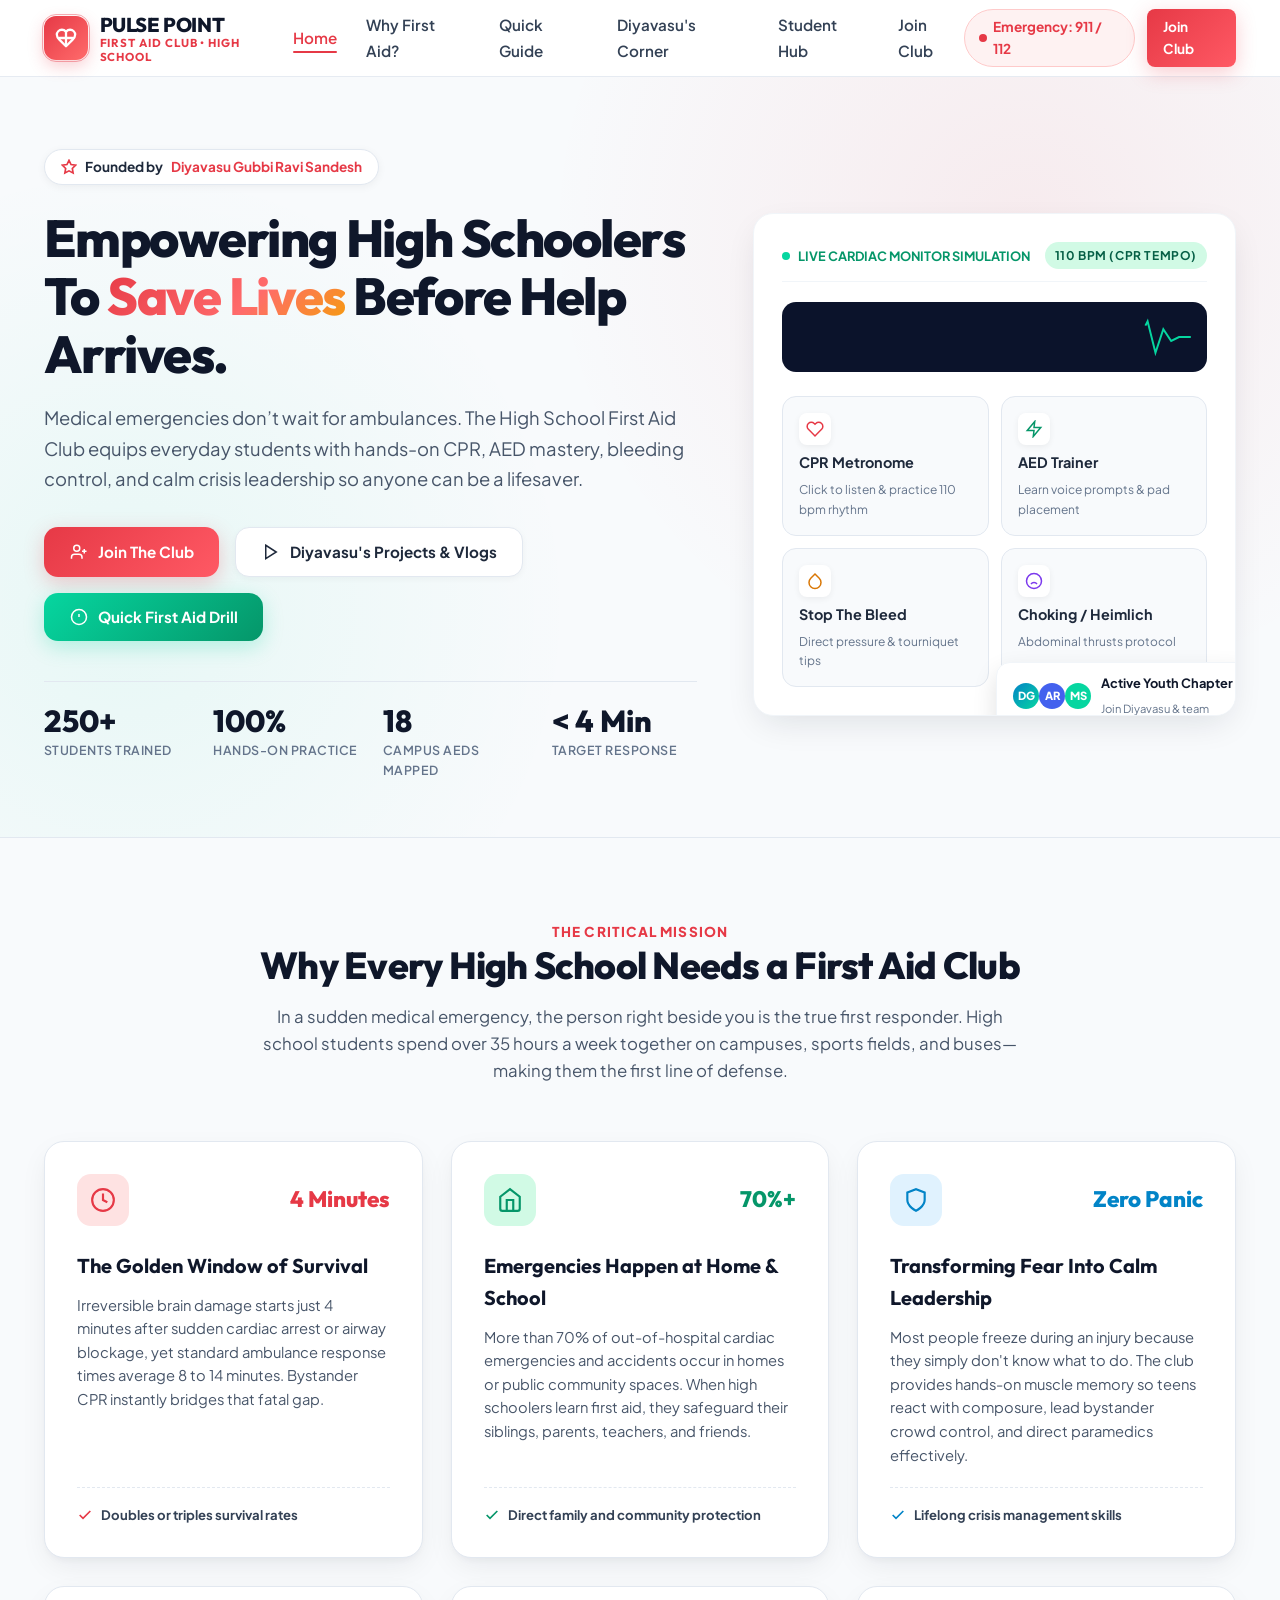
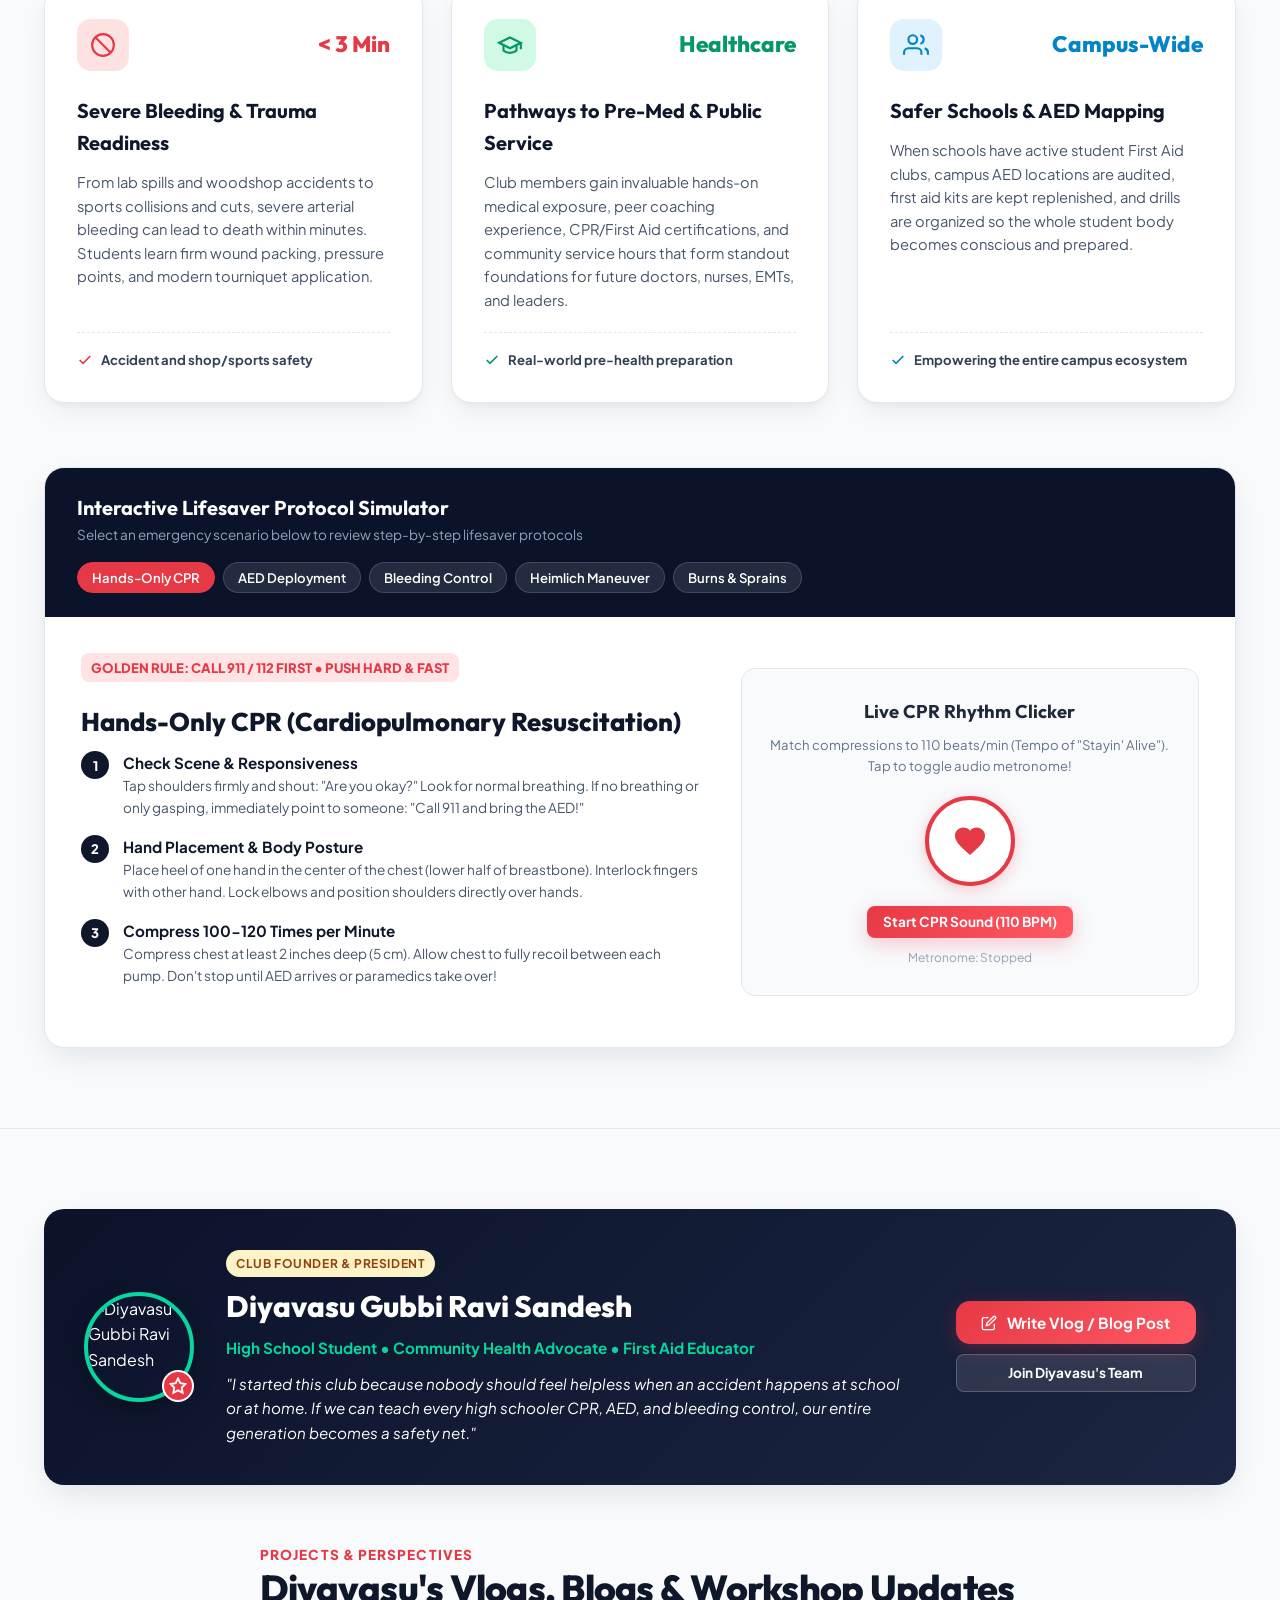
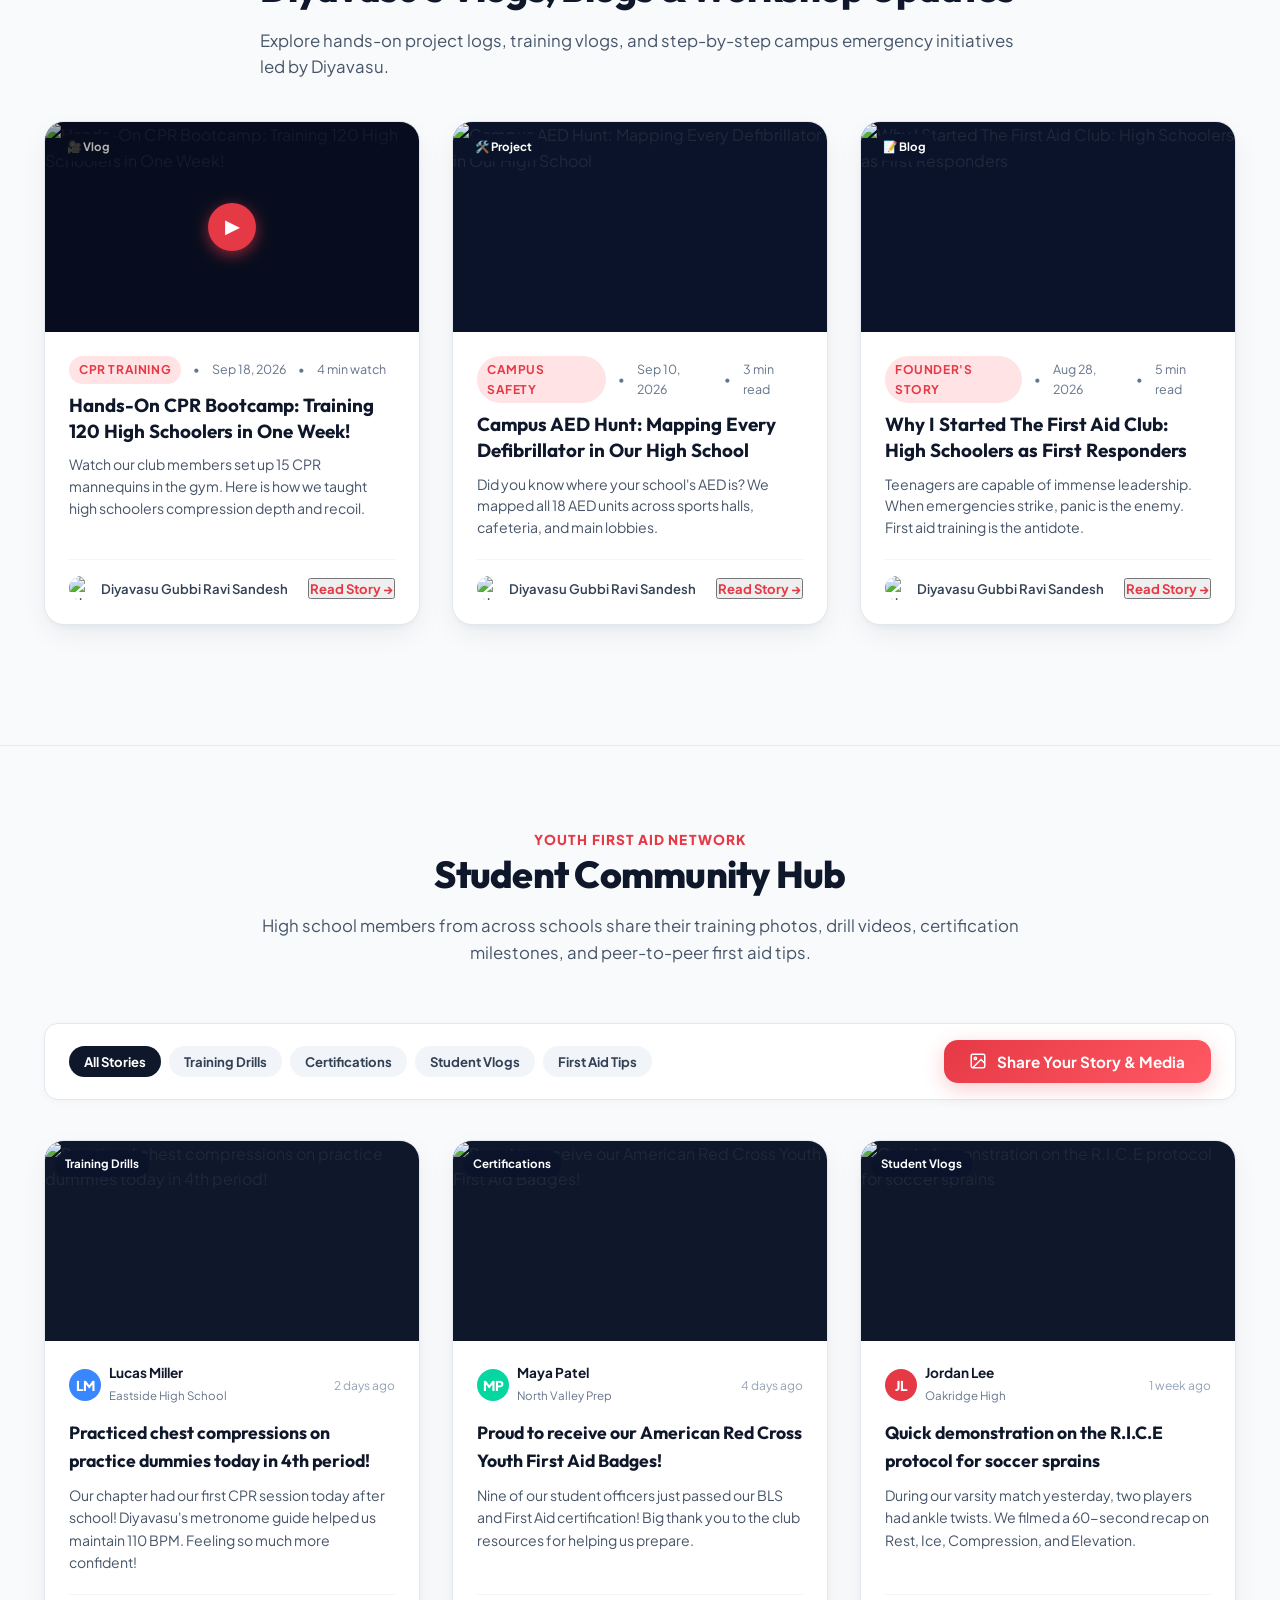
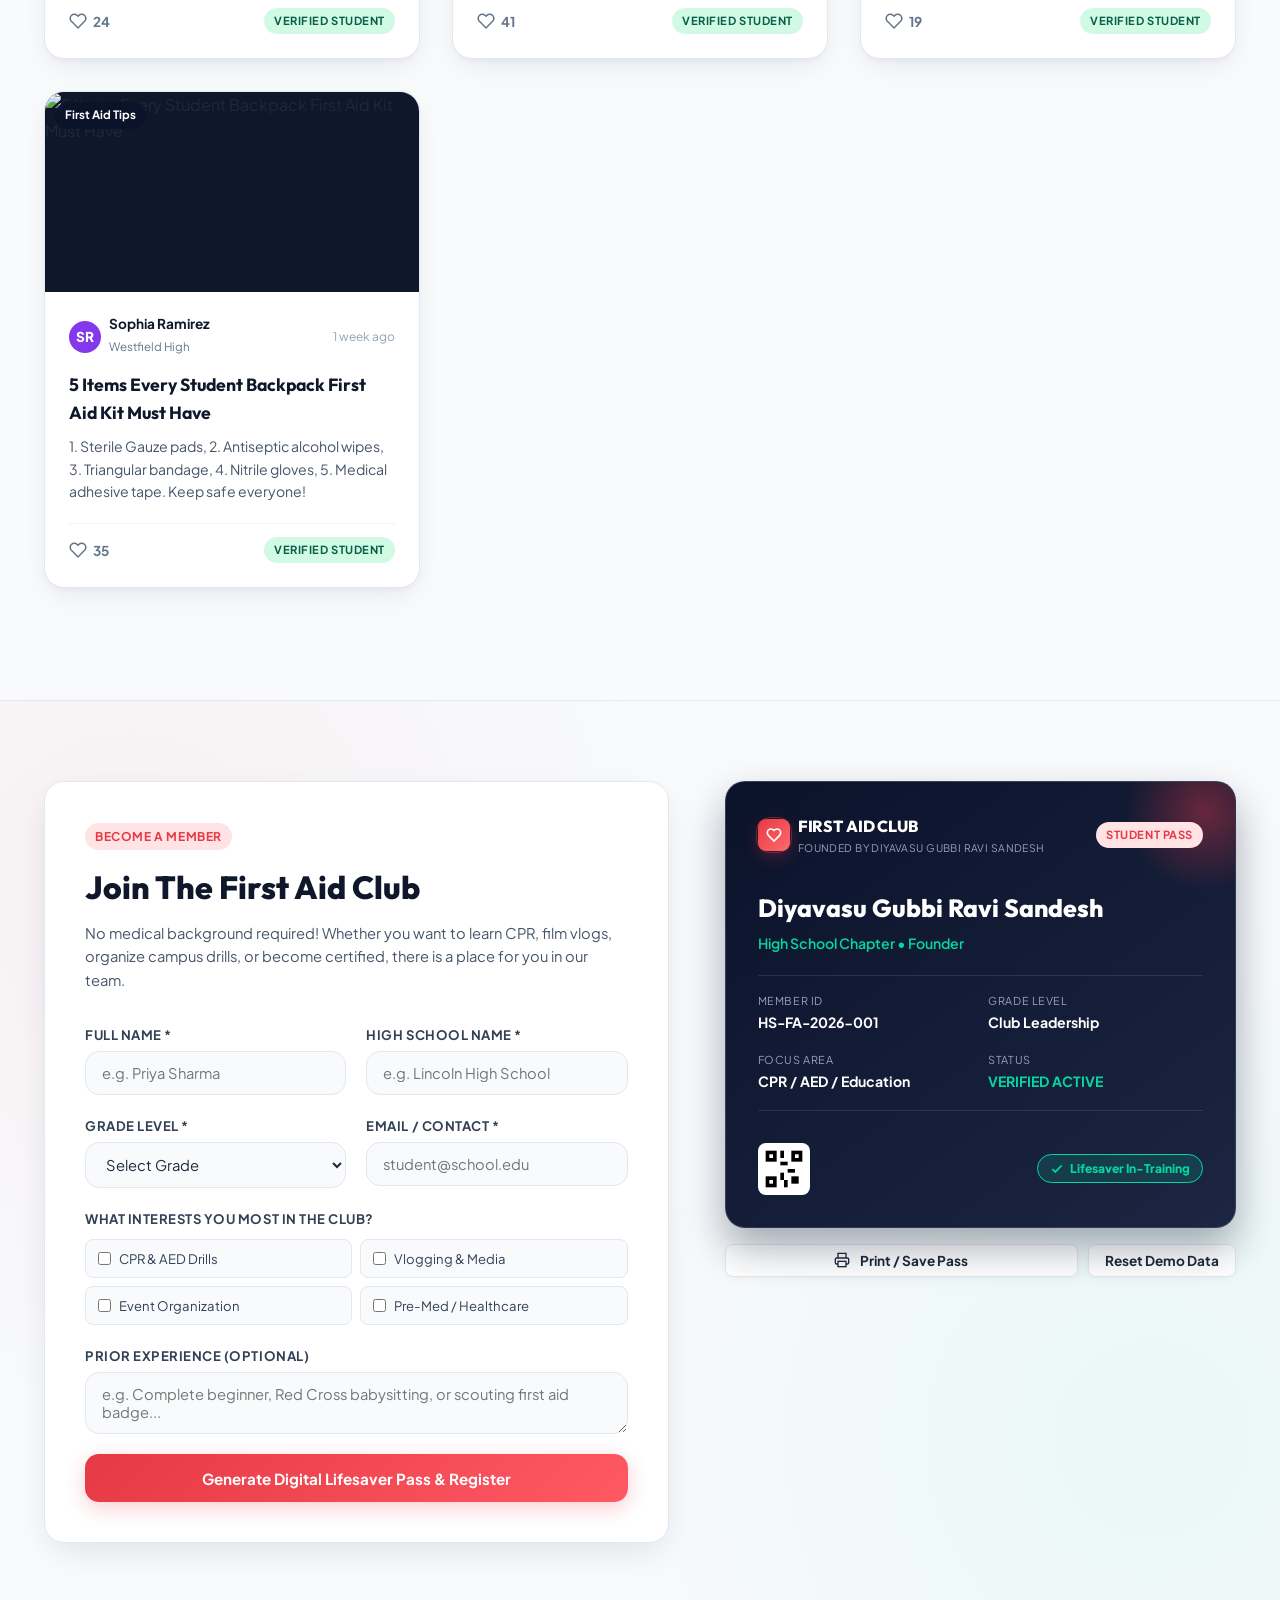
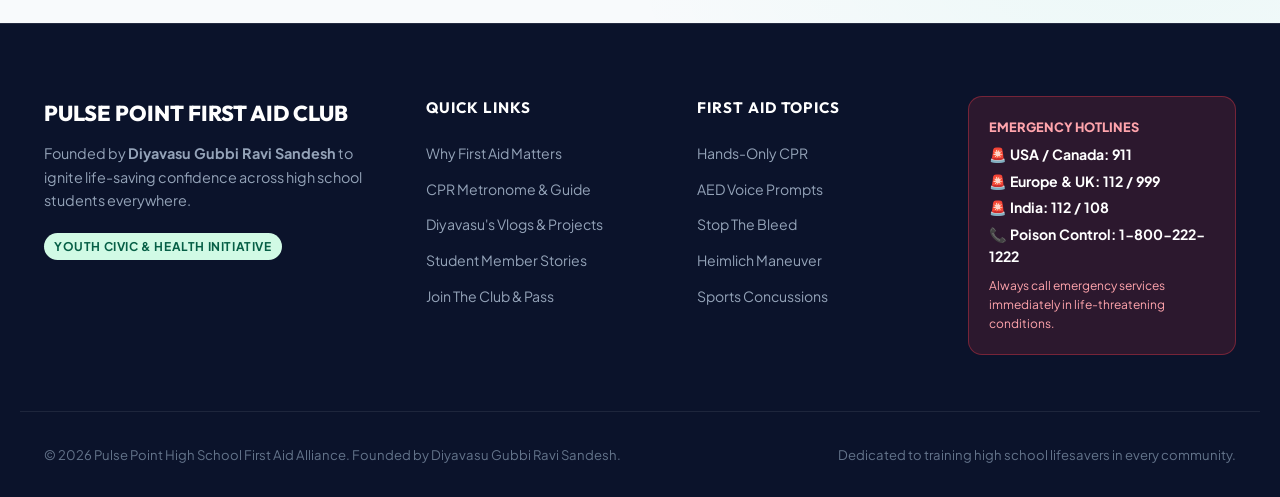
==== index.html @ 7ba5b663 "Initial commit: Pulse Point high school first aid club site" ====
<!DOCTYPE html>
<html lang="en">
<head>
  <meta charset="UTF-8">
  <meta name="viewport" content="width=device-width, initial-scale=1.0">
  <title>Youth First Aid Club | Founded by Diyavasu Gubbi Ravi Sandesh</title>
  <meta name="description" content="Join Diyavasu Gubbi Ravi Sandesh's High School First Aid Club. Learn lifesaving CPR, AED operation, bleeding control, read youth vlogs/blogs, and share student project media.">

  <!-- Google Fonts: Outfit & Plus Jakarta Sans -->
  <link rel="preconnect" href="https://fonts.googleapis.com">
  <link rel="preconnect" href="https://fonts.gstatic.com" crossorigin>
  <link href="https://fonts.googleapis.com/css2?family=Outfit:wght@400;600;700;800&family=Plus+Jakarta+Sans:wght@400;500;600;700&display=swap" rel="stylesheet">

  <link rel="stylesheet" href="styles.css">
</head>
<body>

  <!-- =========================================================================
       Site Header / Navigation
       ========================================================================= -->
  <header class="site-header">
    <div class="container nav-wrap">
      <a href="#hero" class="brand-logo" id="brandLogo">
        <div class="brand-icon-box">
          <svg width="22" height="22" viewBox="0 0 24 24" fill="none" stroke="currentColor" stroke-width="2.5" stroke-linecap="round" stroke-linejoin="round">
            <path d="M19 14c1.49-1.46 3-3.21 3-5.5A5.5 5.5 0 0 0 16.5 3c-1.76 0-3 .5-4.5 2-1.5-1.5-2.74-2-4.5-2A5.5 5.5 0 0 0 2 8.5c0 2.3 1.5 4.05 3 5.5l7 7Z"/>
            <path d="M12 5v14"/>
            <path d="M5 12h14"/>
          </svg>
        </div>
        <div class="brand-text">
          <span class="brand-name">PULSE POINT</span>
          <span class="brand-sub">First Aid Club &bull; High School</span>
        </div>
      </a>

      <ul class="nav-links" id="navLinks">
        <li><a href="#hero" class="nav-link active">Home</a></li>
        <li><a href="#why-first-aid" class="nav-link">Why First Aid?</a></li>
        <li><a href="#interactive-guide" class="nav-link">Quick Guide</a></li>
        <li><a href="#founder-corner" class="nav-link">Diyavasu's Corner</a></li>
        <li><a href="#community-hub" class="nav-link">Student Hub</a></li>
        <li><a href="#join-club" class="nav-link">Join Club</a></li>
      </ul>

      <div class="nav-actions">
        <div class="emergency-chip" id="emergencyDialBtn" title="Emergency Services">
          <span class="pulse-dot"></span>
          <span>Emergency: 911 / 112</span>
        </div>
        <a href="#join-club" class="btn btn-primary btn-sm">Join Club</a>
        <button class="mobile-menu-btn" id="mobileMenuBtn" aria-label="Toggle navigation">
          <svg width="24" height="24" viewBox="0 0 24 24" fill="none" stroke="currentColor" stroke-width="2">
            <line x1="3" y1="12" x2="21" y2="12"></line>
            <line x1="3" y1="6" x2="21" y2="6"></line>
            <line x1="3" y1="18" x2="21" y2="18"></line>
          </svg>
        </button>
      </div>
    </div>
  </header>

  <!-- =========================================================================
       Hero Section
       ========================================================================= -->
  <section class="hero-section" id="hero">
    <div class="container hero-grid">
      <div class="hero-text-col">
        <div class="founder-pill">
          <svg width="16" height="16" viewBox="0 0 24 24" fill="none" stroke="#E63946" stroke-width="2.5">
            <path d="M12 2l3.09 6.26L22 9.27l-5 4.87 1.18 6.88L12 17.77l-6.18 3.25L7 14.14 2 9.27l6.91-1.01L12 2z"/>
          </svg>
          Founded by <span class="highlight">Diyavasu Gubbi Ravi Sandesh</span>
        </div>
        <h1 class="hero-title">
          Empowering High Schoolers To <span class="gradient-text">Save Lives</span> Before Help Arrives.
        </h1>
        <p class="hero-description">
          Medical emergencies don’t wait for ambulances. The High School First Aid Club equips everyday students with hands-on CPR, AED mastery, bleeding control, and calm crisis leadership so anyone can be a lifesaver.
        </p>

        <div class="hero-ctas">
          <a href="#join-club" class="btn btn-primary" id="heroJoinBtn">
            <svg width="18" height="18" viewBox="0 0 24 24" fill="none" stroke="currentColor" stroke-width="2">
              <path d="M16 21v-2a4 4 0 0 0-4-4H6a4 4 0 0 0-4 4v2"/>
              <circle cx="9" cy="7" r="4"/>
              <line x1="19" y1="8" x2="19" y2="14"/>
              <line x1="22" y1="11" x2="16" y2="11"/>
            </svg>
            Join The Club
          </a>
          <a href="#founder-corner" class="btn btn-secondary">
            <svg width="18" height="18" viewBox="0 0 24 24" fill="none" stroke="currentColor" stroke-width="2">
              <polygon points="5 3 19 12 5 21 5 3"></polygon>
            </svg>
            Diyavasu's Projects & Vlogs
          </a>
          <a href="#interactive-guide" class="btn btn-teal">
            <svg width="18" height="18" viewBox="0 0 24 24" fill="none" stroke="currentColor" stroke-width="2">
              <circle cx="12" cy="12" r="10"></circle>
              <line x1="12" y1="8" x2="12" y2="12"></line>
              <line x1="12" y1="16" x2="12.01" y2="16"></line>
            </svg>
            Quick First Aid Drill
          </a>
        </div>

        <div class="hero-stats">
          <div class="stat-item">
            <span class="stat-number">250+</span>
            <span class="stat-label">Students Trained</span>
          </div>
          <div class="stat-item">
            <span class="stat-number">100%</span>
            <span class="stat-label">Hands-on Practice</span>
          </div>
          <div class="stat-item">
            <span class="stat-number">18</span>
            <span class="stat-label">Campus AEDs Mapped</span>
          </div>
          <div class="stat-item">
            <span class="stat-number">&lt; 4 Min</span>
            <span class="stat-label">Target Response</span>
          </div>
        </div>
      </div>

      <!-- Hero Visual Card Component -->
      <div class="hero-visual">
        <div class="hero-card">
          <div class="ecg-monitor-bar">
            <div class="ecg-live-tag">
              <span class="pulse-dot" style="background: var(--secondary);"></span>
              <span>LIVE CARDIAC MONITOR SIMULATION</span>
            </div>
            <span class="badge badge-teal">110 BPM (CPR TEMPO)</span>
          </div>

          <div class="ecg-wave-box">
            <svg class="ecg-wave-svg" viewBox="0 0 500 50">
              <path d="M 0,25 L 100,25 L 115,25 L 125,5 L 135,45 L 145,15 L 155,30 L 165,25 L 260,25 L 275,25 L 285,5 L 295,45 L 305,15 L 315,30 L 325,25 L 420,25 L 435,25 L 445,5 L 455,45 L 465,15 L 475,30 L 485,25 L 500,25" />
            </svg>
          </div>

          <div class="hero-action-grid">
            <div class="action-tile" onclick="document.querySelector('#tab-cpr').click(); location.href='#interactive-guide';">
              <div class="action-tile-icon">
                <svg width="18" height="18" viewBox="0 0 24 24" fill="none" stroke="currentColor" stroke-width="2">
                  <path d="M20.84 4.61a5.5 5.5 0 0 0-7.78 0L12 5.67l-1.06-1.06a5.5 5.5 0 0 0-7.78 7.78l1.06 1.06L12 21.23l7.78-7.78 1.06-1.06a5.5 5.5 0 0 0 0-7.78z"></path>
                </svg>
              </div>
              <span class="action-tile-title">CPR Metronome</span>
              <span class="action-tile-desc">Click to listen & practice 110 bpm rhythm</span>
            </div>

            <div class="action-tile" onclick="document.querySelector('#tab-aed').click(); location.href='#interactive-guide';">
              <div class="action-tile-icon" style="color: var(--secondary-dark);">
                <svg width="18" height="18" viewBox="0 0 24 24" fill="none" stroke="currentColor" stroke-width="2">
                  <polygon points="13 2 3 14 12 14 11 22 21 10 12 10 13 2"></polygon>
                </svg>
              </div>
              <span class="action-tile-title">AED Trainer</span>
              <span class="action-tile-desc">Learn voice prompts & pad placement</span>
            </div>

            <div class="action-tile" onclick="document.querySelector('#tab-bleeding').click(); location.href='#interactive-guide';">
              <div class="action-tile-icon" style="color: #D97706;">
                <svg width="18" height="18" viewBox="0 0 24 24" fill="none" stroke="currentColor" stroke-width="2">
                  <path d="M12 2.69l5.66 5.66a8 8 0 1 1-11.31 0z"></path>
                </svg>
              </div>
              <span class="action-tile-title">Stop The Bleed</span>
              <span class="action-tile-desc">Direct pressure & tourniquet tips</span>
            </div>

            <div class="action-tile" onclick="document.querySelector('#tab-choking').click(); location.href='#interactive-guide';">
              <div class="action-tile-icon" style="color: #7C3AED;">
                <svg width="18" height="18" viewBox="0 0 24 24" fill="none" stroke="currentColor" stroke-width="2">
                  <circle cx="12" cy="12" r="10"></circle>
                  <path d="M16 16s-1.5-2-4-2-4 2-4 2"></path>
                </svg>
              </div>
              <span class="action-tile-title">Choking / Heimlich</span>
              <span class="action-tile-desc">Abdominal thrusts protocol</span>
            </div>
          </div>

          <div class="floating-status-badge">
            <div class="avatar-stack">
              <div class="member-avatar" style="width:26px; height:26px; font-size: 0.7rem;">DG</div>
              <div class="member-avatar" style="width:26px; height:26px; font-size: 0.7rem; background:#4361EE;">AR</div>
              <div class="member-avatar" style="width:26px; height:26px; font-size: 0.7rem; background:#06D6A0;">MS</div>
            </div>
            <div>
              <strong style="display:block; font-size:0.8rem; color:var(--slate-900);">Active Youth Chapter</strong>
              <span style="font-size:0.7rem; color:var(--slate-500);">Join Diyavasu & team</span>
            </div>
          </div>
        </div>
      </div>
    </div>
  </section>

  <!-- =========================================================================
       Section: Why First Aid Club is Important
       ========================================================================= -->
  <section class="section section-muted" id="why-first-aid">
    <div class="container">
      <div class="section-header">
        <span class="section-subtitle">THE CRITICAL MISSION</span>
        <h2 class="section-title">Why Every High School Needs a First Aid Club</h2>
        <p class="section-lead">
          In a sudden medical emergency, the person right beside you is the true first responder. High school students spend over 35 hours a week together on campuses, sports fields, and buses—making them the first line of defense.
        </p>
      </div>

      <div class="why-reasons-grid">
        <!-- Reason 1 -->
        <div class="why-card">
          <div class="why-card-top">
            <div class="why-icon-bubble red">
              <svg width="26" height="26" viewBox="0 0 24 24" fill="none" stroke="currentColor" stroke-width="2">
                <circle cx="12" cy="12" r="10"></circle>
                <polyline points="12 6 12 12 16 14"></polyline>
              </svg>
            </div>
            <span class="why-stat-highlight">4 Minutes</span>
          </div>
          <h3 class="why-card-title">The Golden Window of Survival</h3>
          <p class="why-card-desc">
            Irreversible brain damage starts just 4 minutes after sudden cardiac arrest or airway blockage, yet standard ambulance response times average 8 to 14 minutes. Bystander CPR instantly bridges that fatal gap.
          </p>
          <div class="why-card-takeaway">
            <svg width="16" height="16" viewBox="0 0 24 24" fill="none" stroke="var(--primary)" stroke-width="2.5"><polyline points="20 6 9 17 4 12"/></svg>
            Doubles or triples survival rates
          </div>
        </div>

        <!-- Reason 2 -->
        <div class="why-card">
          <div class="why-card-top">
            <div class="why-icon-bubble teal">
              <svg width="26" height="26" viewBox="0 0 24 24" fill="none" stroke="currentColor" stroke-width="2">
                <path d="M3 9l9-7 9 7v11a2 2 0 0 1-2 2H5a2 2 0 0 1-2-2z"></path>
                <polyline points="9 22 9 12 15 12 15 22"></polyline>
              </svg>
            </div>
            <span class="why-stat-highlight" style="color: var(--secondary-dark);">70%+</span>
          </div>
          <h3 class="why-card-title">Emergencies Happen at Home & School</h3>
          <p class="why-card-desc">
            More than 70% of out-of-hospital cardiac emergencies and accidents occur in homes or public community spaces. When high schoolers learn first aid, they safeguard their siblings, parents, teachers, and friends.
          </p>
          <div class="why-card-takeaway">
            <svg width="16" height="16" viewBox="0 0 24 24" fill="none" stroke="var(--secondary-dark)" stroke-width="2.5"><polyline points="20 6 9 17 4 12"/></svg>
            Direct family and community protection
          </div>
        </div>

        <!-- Reason 3 -->
        <div class="why-card">
          <div class="why-card-top">
            <div class="why-icon-bubble blue">
              <svg width="26" height="26" viewBox="0 0 24 24" fill="none" stroke="currentColor" stroke-width="2">
                <path d="M12 22s8-4 8-10V5l-8-3-8 3v7c0 6 8 10 8 10z"></path>
              </svg>
            </div>
            <span class="why-stat-highlight" style="color: var(--accent-blue);">Zero Panic</span>
          </div>
          <h3 class="why-card-title">Transforming Fear Into Calm Leadership</h3>
          <p class="why-card-desc">
            Most people freeze during an injury because they simply don't know what to do. The club provides hands-on muscle memory so teens react with composure, lead bystander crowd control, and direct paramedics effectively.
          </p>
          <div class="why-card-takeaway">
            <svg width="16" height="16" viewBox="0 0 24 24" fill="none" stroke="var(--accent-blue)" stroke-width="2.5"><polyline points="20 6 9 17 4 12"/></svg>
            Lifelong crisis management skills
          </div>
        </div>

        <!-- Reason 4 -->
        <div class="why-card">
          <div class="why-card-top">
            <div class="why-icon-bubble red">
              <svg width="26" height="26" viewBox="0 0 24 24" fill="none" stroke="currentColor" stroke-width="2">
                <circle cx="12" cy="12" r="10"></circle>
                <line x1="4.93" y1="4.93" x2="19.07" y2="19.07"></line>
              </svg>
            </div>
            <span class="why-stat-highlight">&lt; 3 Min</span>
          </div>
          <h3 class="why-card-title">Severe Bleeding & Trauma Readiness</h3>
          <p class="why-card-desc">
            From lab spills and woodshop accidents to sports collisions and cuts, severe arterial bleeding can lead to death within minutes. Students learn firm wound packing, pressure points, and modern tourniquet application.
          </p>
          <div class="why-card-takeaway">
            <svg width="16" height="16" viewBox="0 0 24 24" fill="none" stroke="var(--primary)" stroke-width="2.5"><polyline points="20 6 9 17 4 12"/></svg>
            Accident and shop/sports safety
          </div>
        </div>

        <!-- Reason 5 -->
        <div class="why-card">
          <div class="why-card-top">
            <div class="why-icon-bubble teal">
              <svg width="26" height="26" viewBox="0 0 24 24" fill="none" stroke="currentColor" stroke-width="2">
                <path d="M22 10v6M2 10l10-5 10 5-10 5z"></path>
                <path d="M6 12v5c3 3 9 3 12 0v-5"></path>
              </svg>
            </div>
            <span class="why-stat-highlight" style="color: var(--secondary-dark);">Healthcare</span>
          </div>
          <h3 class="why-card-title">Pathways to Pre-Med & Public Service</h3>
          <p class="why-card-desc">
            Club members gain invaluable hands-on medical exposure, peer coaching experience, CPR/First Aid certifications, and community service hours that form standout foundations for future doctors, nurses, EMTs, and leaders.
          </p>
          <div class="why-card-takeaway">
            <svg width="16" height="16" viewBox="0 0 24 24" fill="none" stroke="var(--secondary-dark)" stroke-width="2.5"><polyline points="20 6 9 17 4 12"/></svg>
            Real-world pre-health preparation
          </div>
        </div>

        <!-- Reason 6 -->
        <div class="why-card">
          <div class="why-card-top">
            <div class="why-icon-bubble blue">
              <svg width="26" height="26" viewBox="0 0 24 24" fill="none" stroke="currentColor" stroke-width="2">
                <path d="M17 21v-2a4 4 0 0 0-4-4H5a4 4 0 0 0-4 4v2"></path>
                <circle cx="9" cy="7" r="4"></circle>
                <path d="M23 21v-2a4 4 0 0 0-3-3.87"></path>
                <path d="M16 3.13a4 4 0 0 1 0 7.75"></path>
              </svg>
            </div>
            <span class="why-stat-highlight" style="color: var(--accent-blue);">Campus-Wide</span>
          </div>
          <h3 class="why-card-title">Safer Schools & AED Mapping</h3>
          <p class="why-card-desc">
            When schools have active student First Aid clubs, campus AED locations are audited, first aid kits are kept replenished, and drills are organized so the whole student body becomes conscious and prepared.
          </p>
          <div class="why-card-takeaway">
            <svg width="16" height="16" viewBox="0 0 24 24" fill="none" stroke="var(--accent-blue)" stroke-width="2.5"><polyline points="20 6 9 17 4 12"/></svg>
            Empowering the entire campus ecosystem
          </div>
        </div>
      </div>

      <!-- =========================================================================
           Interactive Lifesaver Scenario Guide & Metronome
           ========================================================================= -->
      <div class="simulator-box" id="interactive-guide">
        <div class="simulator-header">
          <div class="sim-headline">
            <h3>Interactive Lifesaver Protocol Simulator</h3>
            <p>Select an emergency scenario below to review step-by-step lifesaver protocols</p>
          </div>
          <div class="simulator-tabs">
            <button class="sim-tab-btn active" id="tab-cpr" data-target="scenario-cpr">Hands-Only CPR</button>
            <button class="sim-tab-btn" id="tab-aed" data-target="scenario-aed">AED Deployment</button>
            <button class="sim-tab-btn" id="tab-bleeding" data-target="scenario-bleeding">Bleeding Control</button>
            <button class="sim-tab-btn" id="tab-choking" data-target="scenario-choking">Heimlich Maneuver</button>
            <button class="sim-tab-btn" id="tab-burns" data-target="scenario-burns">Burns & Sprains</button>
          </div>
        </div>

        <div class="simulator-body">
          <!-- Scenario 1: CPR -->
          <div class="scenario-panel active" id="scenario-cpr">
            <div class="scenario-info">
              <span class="scenario-rule">GOLDEN RULE: CALL 911 / 112 FIRST &bull; PUSH HARD & FAST</span>
              <h4>Hands-Only CPR (Cardiopulmonary Resuscitation)</h4>
              <div class="step-list">
                <div class="step-row">
                  <div class="step-num">1</div>
                  <div class="step-content">
                    <strong>Check Scene & Responsiveness</strong>
                    <p>Tap shoulders firmly and shout: "Are you okay?" Look for normal breathing. If no breathing or only gasping, immediately point to someone: "Call 911 and bring the AED!"</p>
                  </div>
                </div>
                <div class="step-row">
                  <div class="step-num">2</div>
                  <div class="step-content">
                    <strong>Hand Placement & Body Posture</strong>
                    <p>Place heel of one hand in the center of the chest (lower half of breastbone). Interlock fingers with other hand. Lock elbows and position shoulders directly over hands.</p>
                  </div>
                </div>
                <div class="step-row">
                  <div class="step-num">3</div>
                  <div class="step-content">
                    <strong>Compress 100-120 Times per Minute</strong>
                    <p>Compress chest at least 2 inches deep (5 cm). Allow chest to fully recoil between each pump. Don't stop until AED arrives or paramedics take over!</p>
                  </div>
                </div>
              </div>
            </div>
            <div class="scenario-interactive-card">
              <h5 style="margin-bottom: 0.5rem; font-family: var(--font-heading); font-size:1.15rem;">Live CPR Rhythm Clicker</h5>
              <p style="font-size:0.82rem; color:var(--slate-500); margin-bottom:1.25rem;">
                Match compressions to 110 beats/min (Tempo of "Stayin' Alive"). Tap to toggle audio metronome!
              </p>
              <div class="metronome-visual" id="metronomeVisualBtn" title="Click to start/stop CPR metronome sound">
                <svg width="36" height="36" viewBox="0 0 24 24" fill="currentColor">
                  <path d="M12 21.35l-1.45-1.32C5.4 15.36 2 12.28 2 8.5 2 5.42 4.42 3 7.5 3c1.74 0 3.41.81 4.5 2.09C13.09 3.81 14.76 3 16.5 3 19.58 3 22 5.42 22 8.5c0 3.78-3.4 6.86-8.55 11.54L12 21.35z"/>
                </svg>
              </div>
              <button class="btn btn-primary btn-sm" id="toggleMetronomeBtn">
                <span>Start CPR Sound (110 BPM)</span>
              </button>
              <p id="metronomeStatusText" style="margin-top: 10px; font-size:0.75rem; color:var(--slate-400);">Metronome: Stopped</p>
            </div>
          </div>

          <!-- Scenario 2: AED -->
          <div class="scenario-panel" id="scenario-aed">
            <div class="scenario-info">
              <span class="scenario-rule" style="background:#D1FAE5; color:#065F46;">AUTOMATED EXTERNAL DEFIBRILLATOR</span>
              <h4>AED Voice-Guided Operation</h4>
              <div class="step-list">
                <div class="step-row">
                  <div class="step-num">1</div>
                  <div class="step-content">
                    <strong>Turn On Immediately</strong>
                    <p>Open the lid or press the green Power button. The AED will immediately start talking to you in spoken voice prompts.</p>
                  </div>
                </div>
                <div class="step-row">
                  <div class="step-num">2</div>
                  <div class="step-content">
                    <strong>Expose Chest & Stick Pads</strong>
                    <p>Wipe chest dry. Peel backing: place one pad on upper right chest below collarbone, and the second pad on the lower left ribcage below armpit.</p>
                  </div>
                </div>
                <div class="step-row">
                  <div class="step-num">3</div>
                  <div class="step-content">
                    <strong>Stand Clear & Follow Prompts</strong>
                    <p>Shout: "CLEAR!" Don't touch victim while AED analyzes rhythm. If shock is advised, ensure nobody is touching the person, press the blinking Shock button, then immediately resume CPR.</p>
                  </div>
                </div>
              </div>
            </div>
            <div class="scenario-interactive-card">
              <div style="font-size: 3rem; color: var(--secondary-dark); margin-bottom: 0.5rem;">⚡</div>
              <h5 style="font-family: var(--font-heading); margin-bottom: 0.5rem;">AED Voice Prompt Simulator</h5>
              <p style="font-size:0.85rem; color:var(--slate-600); margin-bottom: 1.25rem;">
                Listen to the voice prompt progression so you feel confident when opening a real unit on campus.
              </p>
              <button class="btn btn-teal btn-sm" id="playAedSimBtn">
                <svg width="16" height="16" viewBox="0 0 24 24" fill="none" stroke="currentColor" stroke-width="2">
                  <polygon points="5 3 19 12 5 21 5 3"></polygon>
                </svg>
                Play AED Prompt Audio
              </button>
              <div id="aedVoiceBubble" style="display:none; margin-top:1rem; padding:10px; background:white; border-radius:8px; border:1px solid var(--secondary); font-size:0.82rem; font-weight:700; color:var(--slate-800);">
                🔊 "Unit ON. Apply pads to bare chest. Plug in connector."
              </div>
            </div>
          </div>

          <!-- Scenario 3: Bleeding -->
          <div class="scenario-panel" id="scenario-bleeding">
            <div class="scenario-info">
              <span class="scenario-rule">STOP THE BLEED IN 3 STEPS</span>
              <h4>Severe Traumatic Bleeding Control</h4>
              <div class="step-list">
                <div class="step-row">
                  <div class="step-num">1</div>
                  <div class="step-content">
                    <strong>Direct Hard Pressure</strong>
                    <p>Apply firm, relentless pressure directly over bleeding site using clean gauze, cloth, or your hands if nothing else is available.</p>
                  </div>
                </div>
                <div class="step-row">
                  <div class="step-num">2</div>
                  <div class="step-content">
                    <strong>Wound Packing</strong>
                    <p>For deep open wounds in the groin or armpit, pack sterile gauze tightly into the wound to seal the bleeding vessel, then maintain pressure.</p>
                  </div>
                </div>
                <div class="step-row">
                  <div class="step-num">3</div>
                  <div class="step-content">
                    <strong>Tourniquet on Limbs</strong>
                    <p>For spurting limb bleeding, place a commercial tourniquet 2-3 inches above the wound (not over a joint). Tighten the windlass rod until bright red bleeding completely stops, then secure the clip and record time.</p>
                  </div>
                </div>
              </div>
            </div>
            <div class="scenario-interactive-card">
              <div style="font-size: 3rem; color: var(--primary); margin-bottom: 0.5rem;">🩸</div>
              <h5 style="font-family: var(--font-heading); margin-bottom: 0.5rem;">Key Rule: Never Loosen a Tourniquet</h5>
              <p style="font-size:0.85rem; color:var(--slate-600);">
                Once applied, only trained hospital surgeons should remove a tourniquet. Always note down the exact time of application on the victim's forehead or strap (e.g. <code>T: 14:35</code>).
              </p>
            </div>
          </div>

          <!-- Scenario 4: Choking -->
          <div class="scenario-panel" id="scenario-choking">
            <div class="scenario-info">
              <span class="scenario-rule" style="background:#EDE9FE; color:#5B21B6;">AIRWAY OBSTRUCTION PROTOCOL</span>
              <h4>Heimlich Maneuver (Abdominal Thrusts)</h4>
              <div class="step-list">
                <div class="step-row">
                  <div class="step-num">1</div>
                  <div class="step-content">
                    <strong>Assess Severity</strong>
                    <p>If victim is coughing forcefully, encourage them to keep coughing. If they cannot speak, breathe, or make sounds and clutch their throat, intervene immediately!</p>
                  </div>
                </div>
                <div class="step-row">
                  <div class="step-num">2</div>
                  <div class="step-content">
                    <strong>Stance & Fist Position</strong>
                    <p>Stand behind the person, wrap arms around their waist. Make a fist with thumb side against their abdomen, just above the navel and below the rib cage.</p>
                  </div>
                </div>
                <div class="step-row">
                  <div class="step-num">3</div>
                  <div class="step-content">
                    <strong>Inward & Upward Quick Thrusts</strong>
                    <p>Grasp fist with your other hand. Perform quick, forceful upward and inward thrusts until the object pops out or the person becomes unresponsive (if unresponsive, start CPR immediately).</p>
                  </div>
                </div>
              </div>
            </div>
            <div class="scenario-interactive-card">
              <div style="font-size: 3rem; color: #7C3AED; margin-bottom: 0.5rem;">🗣️</div>
              <h5 style="font-family: var(--font-heading); margin-bottom: 0.5rem;">Universal Sign of Choking</h5>
              <p style="font-size:0.85rem; color:var(--slate-600);">
                Two hands crossed over the neck. When you see this, act immediately—a person has only minutes before losing consciousness.
              </p>
            </div>
          </div>

          <!-- Scenario 5: Burns & Sprains -->
          <div class="scenario-panel" id="scenario-burns">
            <div class="scenario-info">
              <span class="scenario-rule" style="background:#FEF3C7; color:#92400E;">CAMPUS & SPORTS INJURIES</span>
              <h4>Burns (Cool Water) & Sprains (R.I.C.E.)</h4>
              <div class="step-list">
                <div class="step-row">
                  <div class="step-num">1</div>
                  <div class="step-content">
                    <strong>Burns: Cool with Running Water (10-20 Mins)</strong>
                    <p>Cool thermal or chemical burns under cool running tap water. Never apply ice, butter, or oil, which traps heat. Cover loosely with sterile non-stick bandage.</p>
                  </div>
                </div>
                <div class="step-row">
                  <div class="step-num">2</div>
                  <div class="step-content">
                    <strong>Sprains & Strains: Follow R.I.C.E.</strong>
                    <p><strong>R</strong>est the injured joint. <strong>I</strong>ce for 15-20 mins with towel barrier. <strong>C</strong>ompress with elastic wrap (not too tight). <strong>E</strong>levate above heart level.</p>
                  </div>
                </div>
                <div class="step-row">
                  <div class="step-num">3</div>
                  <div class="step-content">
                    <strong>Concussion Check in Sports</strong>
                    <p>Look for dizziness, confusion, nausea, light sensitivity, or pupil inequality. When in doubt: <em>"Sit Them Out!"</em></p>
                  </div>
                </div>
              </div>
            </div>
            <div class="scenario-interactive-card">
              <div style="font-size: 3rem; color: #D97706; margin-bottom: 0.5rem;">🧊</div>
              <h5 style="font-family: var(--font-heading); margin-bottom: 0.5rem;">The Golden Burn Rule</h5>
              <p style="font-size:0.85rem; color:var(--slate-600);">
                Cool, don't freeze! Never put freezing ice on burn blisters; it damages skin tissue. Clean cool water is the gold standard.
              </p>
            </div>
          </div>
        </div>
      </div>
    </div>
  </section>

  <!-- =========================================================================
       Section: Founder's Corner (Diyavasu's Vlogs, Blogs & Projects)
       ========================================================================= -->
  <section class="section" id="founder-corner">
    <div class="container">
      <div class="founder-header-banner">
        <div class="founder-avatar-box">
          <img src="https://images.unsplash.com/photo-1573496359142-b8d87734a5a2?auto=format&fit=crop&w=400&q=80" alt="Diyavasu Gubbi Ravi Sandesh" class="founder-photo">
          <div class="founder-badge-icon" title="Certified Youth Lifesaver">
            <svg width="18" height="18" viewBox="0 0 24 24" fill="none" stroke="currentColor" stroke-width="2.5">
              <path d="M12 2l3.09 6.26L22 9.27l-5 4.87 1.18 6.88L12 17.77l-6.18 3.25L7 14.14 2 9.27l6.91-1.01L12 2z"/>
            </svg>
          </div>
        </div>
        <div class="founder-intro-text">
          <span class="badge badge-gold" style="margin-bottom:6px;">Club Founder & President</span>
          <h2>Diyavasu Gubbi Ravi Sandesh</h2>
          <p class="founder-tagline">High School Student &bull; Community Health Advocate &bull; First Aid Educator</p>
          <p class="founder-quote">
            "I started this club because nobody should feel helpless when an accident happens at school or at home. If we can teach every high schooler CPR, AED, and bleeding control, our entire generation becomes a safety net."
          </p>
        </div>
        <div class="founder-action-box">
          <button class="btn btn-primary" id="openFounderPostModalBtn">
            <svg width="16" height="16" viewBox="0 0 24 24" fill="none" stroke="currentColor" stroke-width="2">
              <path d="M11 4H4a2 2 0 0 0-2 2v14a2 2 0 0 0 2 2h14a2 2 0 0 0 2-2v-7"></path>
              <path d="M18.5 2.5a2.121 2.121 0 0 1 3 3L12 15l-4 1 1-4 9.5-9.5z"></path>
            </svg>
            Write Vlog / Blog Post
          </button>
          <a href="#join-club" class="btn btn-secondary btn-sm" style="color:white; background:rgba(255,255,255,0.1); border-color:rgba(255,255,255,0.2);">
            Join Diyavasu's Team
          </a>
        </div>
      </div>

      <div class="section-header" style="margin-bottom: 2.5rem; text-align: left;">
        <span class="section-subtitle">PROJECTS & PERSPECTIVES</span>
        <h3 class="section-title">Diyavasu's Vlogs, Blogs & Workshop Updates</h3>
        <p class="section-lead">Explore hands-on project logs, training vlogs, and step-by-step campus emergency initiatives led by Diyavasu.</p>
      </div>

      <!-- Founder Posts Grid (Rendered Dynamically & Seeded) -->
      <div class="founder-posts-grid" id="founderPostsContainer">
        <!-- Rendered via JS -->
      </div>
    </div>
  </section>

  <!-- =========================================================================
       Section: High School Community Hub (Student Uploads, Blogs & Media)
       ========================================================================= -->
  <section class="section section-muted" id="community-hub">
    <div class="container">
      <div class="section-header">
        <span class="section-subtitle">YOUTH FIRST AID NETWORK</span>
        <h2 class="section-title">Student Community Hub</h2>
        <p class="section-lead">
          High school members from across schools share their training photos, drill videos, certification milestones, and peer-to-peer first aid tips.
        </p>
      </div>

      <!-- Controls & Filter Pills -->
      <div class="community-controls">
        <div class="filter-pills" id="communityFilterGroup">
          <button class="filter-btn active" data-filter="all">All Stories</button>
          <button class="filter-btn" data-filter="drills">Training Drills</button>
          <button class="filter-btn" data-filter="certifications">Certifications</button>
          <button class="filter-btn" data-filter="vlogs">Student Vlogs</button>
          <button class="filter-btn" data-filter="tips">First Aid Tips</button>
        </div>

        <button class="btn btn-primary" id="openCommunityUploadModalBtn">
          <svg width="18" height="18" viewBox="0 0 24 24" fill="none" stroke="currentColor" stroke-width="2">
            <rect x="3" y="3" width="18" height="18" rx="2" ry="2"/>
            <circle cx="8.5" cy="8.5" r="1.5"/>
            <polyline points="21 15 16 10 5 21"/>
          </svg>
          Share Your Story & Media
        </button>
      </div>

      <!-- Community Posts Grid -->
      <div class="community-grid" id="communityGrid">
        <!-- Rendered via JavaScript -->
      </div>
    </div>
  </section>

  <!-- =========================================================================
       Section: Join The Club & Instant Digital Lifesaver Pass
       ========================================================================= -->
  <section class="join-section" id="join-club">
    <div class="container">
      <div class="join-grid">
        <!-- Form Side -->
        <div class="join-form-card">
          <span class="badge badge-primary" style="margin-bottom: 0.75rem;">BECOME A MEMBER</span>
          <h2 style="font-family: var(--font-heading); font-size: 2rem; font-weight: 800; color: var(--slate-900); margin-bottom: 0.5rem;">
            Join The First Aid Club
          </h2>
          <p style="font-size: 0.92rem; color: var(--slate-600); margin-bottom: 2rem;">
            No medical background required! Whether you want to learn CPR, film vlogs, organize campus drills, or become certified, there is a place for you in our team.
          </p>

          <form id="joinClubForm">
            <div class="form-group-grid">
              <div class="form-group">
                <label class="form-label" for="studentName">Full Name *</label>
                <input type="text" id="studentName" class="form-input" placeholder="e.g. Priya Sharma" required>
              </div>
              <div class="form-group">
                <label class="form-label" for="highSchoolName">High School Name *</label>
                <input type="text" id="highSchoolName" class="form-input" placeholder="e.g. Lincoln High School" required>
              </div>
            </div>

            <div class="form-group-grid">
              <div class="form-group">
                <label class="form-label" for="gradeLevel">Grade Level *</label>
                <select id="gradeLevel" class="form-select" required>
                  <option value="">Select Grade</option>
                  <option value="9th Grade (Freshman)">9th Grade (Freshman)</option>
                  <option value="10th Grade (Sophomore)">10th Grade (Sophomore)</option>
                  <option value="11th Grade (Junior)">11th Grade (Junior)</option>
                  <option value="12th Grade (Senior)">12th Grade (Senior)</option>
                </select>
              </div>
              <div class="form-group">
                <label class="form-label" for="studentEmail">Email / Contact *</label>
                <input type="email" id="studentEmail" class="form-input" placeholder="student@school.edu" required>
              </div>
            </div>

            <div class="form-group">
              <label class="form-label">What interests you most in the Club?</label>
              <div class="interests-grid">
                <label class="interest-checkbox-label">
                  <input type="checkbox" name="interest" value="CPR & AED Training"> CPR & AED Drills
                </label>
                <label class="interest-checkbox-label">
                  <input type="checkbox" name="interest" value="First Aid Vlogging & Media"> Vlogging & Media
                </label>
                <label class="interest-checkbox-label">
                  <input type="checkbox" name="interest" value="Campus Event Coordination"> Event Organization
                </label>
                <label class="interest-checkbox-label">
                  <input type="checkbox" name="interest" value="Pre-Med / EMT Prep"> Pre-Med / Healthcare
                </label>
              </div>
            </div>

            <div class="form-group">
              <label class="form-label" for="priorExperience">Prior Experience (Optional)</label>
              <textarea id="priorExperience" class="form-textarea" rows="2" placeholder="e.g. Complete beginner, Red Cross babysitting, or scouting first aid badge..."></textarea>
            </div>

            <button type="submit" class="btn btn-primary" style="width: 100%; padding: 0.9rem;">
              Generate Digital Lifesaver Pass & Register
            </button>
          </form>
        </div>

        <!-- Live Digital Pass Side -->
        <div class="pass-preview-wrapper">
          <div class="pass-card" id="memberPassCard">
            <div class="pass-card-header">
              <div class="pass-brand">
                <div class="brand-icon-box" style="width: 32px; height: 32px; border-radius: 8px;">
                  <svg width="16" height="16" viewBox="0 0 24 24" fill="none" stroke="currentColor" stroke-width="2.5">
                    <path d="M19 14c1.49-1.46 3-3.21 3-5.5A5.5 5.5 0 0 0 16.5 3c-1.76 0-3 .5-4.5 2-1.5-1.5-2.74-2-4.5-2A5.5 5.5 0 0 0 2 8.5c0 2.3 1.5 4.05 3 5.5l7 7Z"/>
                  </svg>
                </div>
                <div>
                  <div class="pass-title-main">FIRST AID CLUB</div>
                  <div style="font-size:0.65rem; color:var(--slate-400); letter-spacing:0.04em;">FOUNDED BY DIYAVASU GUBBI RAVI SANDESH</div>
                </div>
              </div>
              <span class="badge badge-primary" style="font-size:0.7rem;">STUDENT PASS</span>
            </div>

            <div class="pass-card-body">
              <h3 class="pass-member-name" id="passName">Diyavasu Gubbi Ravi Sandesh</h3>
              <p class="pass-school" id="passSchool">High School Chapter &bull; Founder</p>

              <div class="pass-meta-grid">
                <div class="pass-meta-col">
                  <span class="lbl">Member ID</span>
                  <span class="val" id="passId">HS-FA-2026-001</span>
                </div>
                <div class="pass-meta-col">
                  <span class="lbl">Grade Level</span>
                  <span class="val" id="passGrade">Club Leadership</span>
                </div>
                <div class="pass-meta-col">
                  <span class="lbl">Focus Area</span>
                  <span class="val" id="passInterests">CPR / AED / Education</span>
                </div>
                <div class="pass-meta-col">
                  <span class="lbl">Status</span>
                  <span class="val" style="color:var(--secondary);">VERIFIED ACTIVE</span>
                </div>
              </div>
            </div>

            <div class="pass-card-footer">
              <div class="pass-qr-mock">
                <!-- QR Code simulation SVG -->
                <svg width="44" height="44" viewBox="0 0 24 24" fill="black">
                  <rect x="2" y="2" width="6" height="6" fill="black"/>
                  <rect x="4" y="4" width="2" height="2" fill="white"/>
                  <rect x="16" y="2" width="6" height="6" fill="black"/>
                  <rect x="18" y="4" width="2" height="2" fill="white"/>
                  <rect x="2" y="16" width="6" height="6" fill="black"/>
                  <rect x="4" y="18" width="2" height="2" fill="white"/>
                  <rect x="10" y="2" width="2" height="4" fill="black"/>
                  <rect x="10" y="8" width="4" height="2" fill="black"/>
                  <rect x="14" y="12" width="4" height="2" fill="black"/>
                  <rect x="10" y="14" width="2" height="4" fill="black"/>
                  <rect x="16" y="16" width="4" height="4" fill="black"/>
                  <rect x="12" y="18" width="2" height="4" fill="black"/>
                </svg>
              </div>

              <div class="pass-status-pill">
                <svg width="14" height="14" viewBox="0 0 24 24" fill="none" stroke="currentColor" stroke-width="3">
                  <polyline points="20 6 9 17 4 12"></polyline>
                </svg>
                <span>Lifesaver In-Training</span>
              </div>
            </div>
          </div>

          <div style="margin-top: 1rem; display: flex; gap: 10px;">
            <button class="btn btn-secondary btn-sm" id="printPassBtn" style="flex:1;">
              <svg width="16" height="16" viewBox="0 0 24 24" fill="none" stroke="currentColor" stroke-width="2">
                <polyline points="6 9 6 2 18 2 18 9"></polyline>
                <path d="M6 18H4a2 2 0 0 1-2-2v-5a2 2 0 0 1 2-2h16a2 2 0 0 1 2 2v5a2 2 0 0 1-2 2h-2"></path>
                <rect x="6" y="14" width="12" height="8"></rect>
              </svg>
              Print / Save Pass
            </button>
            <button class="btn btn-secondary btn-sm" id="resetDemoDataBtn" title="Reset all posts and member passes back to default template">
              Reset Demo Data
            </button>
          </div>
        </div>
      </div>
    </div>
  </section>

  <!-- =========================================================================
       Modal: Diyavasu's New Blog / Vlog Studio
       ========================================================================= -->
  <div class="modal-overlay" id="founderPostModal">
    <div class="modal-container">
      <div class="modal-header">
        <h3 class="modal-title">Diyavasu's Creator Studio</h3>
        <button class="modal-close-btn" id="closeFounderModalBtn">&times;</button>
      </div>
      <div class="modal-body">
        <form id="founderPostForm">
          <div class="form-group">
            <label class="form-label" for="postType">Post Format</label>
            <select id="postType" class="form-select">
              <option value="blog">Article / Blog Post</option>
              <option value="vlog">Video Vlog</option>
              <option value="project">Campus Project Update</option>
            </select>
          </div>

          <div class="form-group">
            <label class="form-label" for="founderPostTitle">Post Title *</label>
            <input type="text" id="founderPostTitle" class="form-input" placeholder="e.g. CPR Hands-On Bootcamp: What We Learned" required>
          </div>

          <div class="form-group">
            <label class="form-label" for="founderPostTag">Category Tag</label>
            <input type="text" id="founderPostTag" class="form-input" placeholder="e.g. CPR Training, AED Mapping, Workshop">
          </div>

          <div class="form-group">
            <label class="form-label">Project Photo Upload</label>
            <div class="file-upload-dropzone" id="founderDropzone">
              <svg width="32" height="32" viewBox="0 0 24 24" fill="none" stroke="var(--primary)" stroke-width="2" style="margin: 0 auto 8px;">
                <rect x="3" y="3" width="18" height="18" rx="2" ry="2"/>
                <circle cx="8.5" cy="8.5" r="1.5"/>
                <polyline points="21 15 16 10 5 21"/>
              </svg>
              <p style="font-size:0.85rem; font-weight:700; color:var(--slate-800);">Click or drag & drop a photo from your workshop</p>
              <p style="font-size:0.75rem; color:var(--slate-500);">PNG, JPG, WebP supported</p>
              <input type="file" id="founderFileInput" accept="image/*" style="display:none;">
            </div>
            <div class="preview-container" id="founderPreviewContainer">
              <img id="founderPreviewImg" src="" alt="Preview">
              <button type="button" class="remove-media-btn" id="removeFounderMediaBtn">&times;</button>
            </div>
          </div>

          <div class="form-group" id="videoUrlGroup">
            <label class="form-label" for="founderVideoUrl">Video URL (Optional for Vlogs)</label>
            <input type="url" id="founderVideoUrl" class="form-input" placeholder="e.g. YouTube or MP4 link">
          </div>

          <div class="form-group">
            <label class="form-label" for="founderPostContent">Story & Details *</label>
            <textarea id="founderPostContent" class="form-textarea" rows="5" placeholder="Share what happened, key takeaways for high schoolers, and skills practiced..." required></textarea>
          </div>

          <button type="submit" class="btn btn-primary" style="width: 100%;">
            Publish to Diyavasu's Corner
          </button>
        </form>
      </div>
    </div>
  </div>

  <!-- =========================================================================
       Modal: Student Community Upload Modal (Photos, Videos, Blogs)
       ========================================================================= -->
  <div class="modal-overlay" id="communityUploadModal">
    <div class="modal-container">
      <div class="modal-header">
        <h3 class="modal-title">Share Your Story & Project Media</h3>
        <button class="modal-close-btn" id="closeCommunityModalBtn">&times;</button>
      </div>
      <div class="modal-body">
        <form id="communityUploadForm">
          <div class="form-group-grid">
            <div class="form-group">
              <label class="form-label" for="commAuthorName">Your Name *</label>
              <input type="text" id="commAuthorName" class="form-input" placeholder="e.g. Lucas Miller" required>
            </div>
            <div class="form-group">
              <label class="form-label" for="commSchool">High School *</label>
              <input type="text" id="commSchool" class="form-input" placeholder="e.g. Eastside High" required>
            </div>
          </div>

          <div class="form-group-grid">
            <div class="form-group">
              <label class="form-label" for="commCategory">Category</label>
              <select id="commCategory" class="form-select">
                <option value="drills">Training Drills</option>
                <option value="certifications">Certification Celebration</option>
                <option value="vlogs">Student Vlog</option>
                <option value="tips">First Aid Tips</option>
              </select>
            </div>
            <div class="form-group">
              <label class="form-label" for="commTitle">Post Title *</label>
              <input type="text" id="commTitle" class="form-input" placeholder="e.g. Practiced CPR on Mannequins today!" required>
            </div>
          </div>

          <div class="form-group">
            <label class="form-label">Upload Photo or Video Frame</label>
            <div class="file-upload-dropzone" id="commDropzone">
              <svg width="32" height="32" viewBox="0 0 24 24" fill="none" stroke="var(--secondary-dark)" stroke-width="2" style="margin: 0 auto 8px;">
                <path d="M21 15v4a2 2 0 0 1-2 2H5a2 2 0 0 1-2-2v-4"></path>
                <polyline points="17 8 12 3 7 8"></polyline>
                <line x1="12" y1="3" x2="12" y2="15"></line>
              </svg>
              <p style="font-size:0.85rem; font-weight:700; color:var(--slate-800);">Upload drill photo or snapshot</p>
              <p style="font-size:0.75rem; color:var(--slate-500);">Files are saved securely in your browser session</p>
              <input type="file" id="commFileInput" accept="image/*,video/*" style="display:none;">
            </div>
            <div class="preview-container" id="commPreviewContainer">
              <img id="commPreviewImg" src="" alt="Preview">
              <button type="button" class="remove-media-btn" id="removeCommMediaBtn">&times;</button>
            </div>
          </div>

          <div class="form-group">
            <label class="form-label" for="commVideoUrl">Video Embed URL (Optional for vlogs)</label>
            <input type="url" id="commVideoUrl" class="form-input" placeholder="e.g. https://www.youtube.com/watch?v=...">
          </div>

          <div class="form-group">
            <label class="form-label" for="commStory">Write Your Story / Experience *</label>
            <textarea id="commStory" class="form-textarea" rows="4" placeholder="Tell other high schoolers about what you practiced, how your team did, or any tips..." required></textarea>
          </div>

          <button type="submit" class="btn btn-primary" style="width: 100%;">
            Post To Student Feed
          </button>
        </form>
      </div>
    </div>
  </div>

  <!-- =========================================================================
       Modal: Article / Vlog Full Reader
       ========================================================================= -->
  <div class="modal-overlay" id="articleReaderModal">
    <div class="modal-container" style="max-width: 720px;">
      <div class="modal-header">
        <h3 class="modal-title" id="readerModalTitle">Post Details</h3>
        <button class="modal-close-btn" id="closeReaderModalBtn">&times;</button>
      </div>
      <div class="modal-body">
        <img id="readerModalImage" src="" alt="" class="article-modal-media" style="display:none;">
        <div id="readerModalVideoWrapper" style="display:none; margin-bottom:1.5rem;"></div>
        <div class="post-meta-row" style="margin-bottom:1rem;">
          <span class="badge badge-primary" id="readerModalTag">Article</span>
          <span id="readerModalAuthor" style="font-weight:700; color:var(--slate-800);"></span>
          <span id="readerModalDate"></span>
        </div>
        <div class="article-modal-body" id="readerModalContent">
          <!-- Populated via JS -->
        </div>
      </div>
    </div>
  </div>

  <!-- Toast Notification Container -->
  <div class="toast-container" id="toastContainer"></div>

  <!-- =========================================================================
       Site Footer
       ========================================================================= -->
  <footer class="site-footer">
    <div class="container footer-grid">
      <div class="footer-brand">
        <h4>PULSE POINT FIRST AID CLUB</h4>
        <p>
          Founded by <strong>Diyavasu Gubbi Ravi Sandesh</strong> to ignite life-saving confidence across high school students everywhere.
        </p>
        <span class="badge badge-teal">YOUTH CIVIC & HEALTH INITIATIVE</span>
      </div>

      <div class="footer-col">
        <h5>Quick Links</h5>
        <ul class="footer-links">
          <li><a href="#why-first-aid">Why First Aid Matters</a></li>
          <li><a href="#interactive-guide">CPR Metronome & Guide</a></li>
          <li><a href="#founder-corner">Diyavasu's Vlogs & Projects</a></li>
          <li><a href="#community-hub">Student Member Stories</a></li>
          <li><a href="#join-club">Join The Club & Pass</a></li>
        </ul>
      </div>

      <div class="footer-col">
        <h5>First Aid Topics</h5>
        <ul class="footer-links">
          <li><a href="#interactive-guide">Hands-Only CPR</a></li>
          <li><a href="#interactive-guide">AED Voice Prompts</a></li>
          <li><a href="#interactive-guide">Stop The Bleed</a></li>
          <li><a href="#interactive-guide">Heimlich Maneuver</a></li>
          <li><a href="#interactive-guide">Sports Concussions</a></li>
        </ul>
      </div>

      <div class="footer-col">
        <div class="emergency-box-footer">
          <h6>Emergency Hotlines</h6>
          <div class="emergency-dial-list">
            <span>🚨 USA / Canada: 911</span>
            <span>🚨 Europe & UK: 112 / 999</span>
            <span>🚨 India: 112 / 108</span>
            <span>📞 Poison Control: 1-800-222-1222</span>
          </div>
          <p style="font-size:0.75rem; color:#FFA4AC; margin-top:8px;">
            Always call emergency services immediately in life-threatening conditions.
          </p>
        </div>
      </div>
    </div>

    <div class="container footer-bottom">
      <p>&copy; 2026 Pulse Point High School First Aid Alliance. Founded by Diyavasu Gubbi Ravi Sandesh.</p>
      <p>Dedicated to training high school lifesavers in every community.</p>
    </div>
  </footer>

  <script src="app.js"></script>
</body>
</html>
---- styles.css ----
/* ==========================================================================
   FIRST AID CLUB - DIYAVASU GUBBI RAVI SANDESH
   Design System & Modern Lifesaver Theme
   ========================================================================== */

:root {
  --primary: #E63946;
  --primary-glow: rgba(230, 57, 70, 0.25);
  --primary-hover: #D62828;
  --primary-light: #FFE3E5;

  --secondary: #06D6A0;
  --secondary-glow: rgba(6, 214, 160, 0.25);
  --secondary-dark: #059669;

  --accent-blue: #0284C7;
  --accent-cyan: #0EA5E9;
  --accent-gold: #F59E0B;

  --dark-navy: #0B132B;
  --slate-900: #0F172A;
  --slate-800: #1E293B;
  --slate-700: #334155;
  --slate-600: #475569;
  --slate-500: #64748B;
  --slate-400: #94A3B8;
  --slate-200: #E2E8F0;
  --slate-100: #F1F5F9;
  --slate-50: #F8FAFC;

  --white: #FFFFFF;
  --glass-bg: rgba(255, 255, 255, 0.92);
  --glass-border: rgba(226, 232, 240, 0.85);
  --glass-shadow: 0 10px 30px -5px rgba(15, 23, 42, 0.08), 0 4px 6px -2px rgba(15, 23, 42, 0.04);
  --card-shadow: 0 12px 35px -8px rgba(15, 23, 42, 0.12);
  --card-hover-shadow: 0 20px 40px -10px rgba(230, 57, 70, 0.16);

  --font-heading: 'Outfit', -apple-system, BlinkMacSystemFont, 'Segoe UI', Roboto, sans-serif;
  --font-body: 'Plus Jakarta Sans', -apple-system, BlinkMacSystemFont, 'Segoe UI', Roboto, sans-serif;

  --radius-sm: 8px;
  --radius-md: 14px;
  --radius-lg: 20px;
  --radius-full: 9999px;

  --transition-fast: 0.18s ease;
  --transition-normal: 0.28s cubic-bezier(0.16, 1, 0.3, 1);
}

/* ==========================================================================
   Base & Reset
   ========================================================================== */
*, *::before, *::after {
  box-sizing: border-box;
  margin: 0;
  padding: 0;
}

html {
  scroll-behavior: smooth;
  font-size: 16px;
}

body {
  font-family: var(--font-body);
  background-color: var(--slate-50);
  color: var(--slate-800);
  line-height: 1.6;
  overflow-x: hidden;
  position: relative;
  -webkit-font-smoothing: antialiased;
}

img, video {
  max-width: 100%;
  height: auto;
  display: block;
}

a {
  color: inherit;
  text-decoration: none;
}

button, input, textarea, select {
  font-family: inherit;
  font-size: inherit;
}

.container {
  width: 100%;
  max-width: 1240px;
  margin: 0 auto;
  padding: 0 1.5rem;
}

/* ==========================================================================
   Header & Navbar
   ========================================================================== */
.site-header {
  position: sticky;
  top: 0;
  z-index: 1000;
  background: var(--glass-bg);
  backdrop-filter: blur(14px);
  -webkit-backdrop-filter: blur(14px);
  border-bottom: 1px solid var(--glass-border);
  transition: all var(--transition-fast);
}

.nav-wrap {
  display: flex;
  align-items: center;
  justify-content: space-between;
  height: 76px;
}

.brand-logo {
  display: flex;
  align-items: center;
  gap: 12px;
  font-family: var(--font-heading);
  font-weight: 800;
  font-size: 1.35rem;
  color: var(--slate-900);
}

.brand-icon-box {
  width: 44px;
  height: 44px;
  background: linear-gradient(135deg, var(--primary), #FF6B6B);
  border-radius: 12px;
  display: flex;
  align-items: center;
  justify-content: center;
  color: white;
  box-shadow: 0 6px 16px var(--primary-glow);
  position: relative;
}

.brand-icon-box::after {
  content: '';
  position: absolute;
  inset: -2px;
  border-radius: 14px;
  border: 1.5px solid var(--primary);
  opacity: 0.4;
  animation: pulse-ring 2.5s infinite;
}

.brand-text {
  display: flex;
  flex-direction: column;
  line-height: 1.15;
}

.brand-name {
  letter-spacing: -0.02em;
  font-size: 1.25rem;
}

.brand-sub {
  font-size: 0.72rem;
  font-weight: 700;
  color: var(--primary);
  text-transform: uppercase;
  letter-spacing: 0.08em;
}

.nav-links {
  display: flex;
  align-items: center;
  gap: 1.8rem;
  list-style: none;
}

.nav-link {
  font-size: 0.95rem;
  font-weight: 600;
  color: var(--slate-700);
  transition: color var(--transition-fast);
  position: relative;
  padding: 6px 0;
}

.nav-link:hover,
.nav-link.active {
  color: var(--primary);
}

.nav-link::after {
  content: '';
  position: absolute;
  bottom: 0;
  left: 0;
  width: 0;
  height: 2px;
  background: var(--primary);
  transition: width var(--transition-fast);
  border-radius: 2px;
}

.nav-link:hover::after,
.nav-link.active::after {
  width: 100%;
}

.nav-actions {
  display: flex;
  align-items: center;
  gap: 12px;
}

.emergency-chip {
  display: flex;
  align-items: center;
  gap: 6px;
  background: #FEF2F2;
  border: 1px solid #FECACA;
  color: var(--primary);
  font-weight: 700;
  font-size: 0.85rem;
  padding: 6px 14px;
  border-radius: var(--radius-full);
  cursor: pointer;
  transition: all var(--transition-fast);
}

.emergency-chip:hover {
  background: var(--primary);
  color: white;
  border-color: var(--primary);
  box-shadow: 0 4px 12px var(--primary-glow);
}

.pulse-dot {
  width: 8px;
  height: 8px;
  background: var(--primary);
  border-radius: 50%;
  display: inline-block;
  animation: pulse-dot 1.4s infinite;
}

.emergency-chip:hover .pulse-dot {
  background: white;
}

.mobile-menu-btn {
  display: none;
  background: none;
  border: none;
  color: var(--slate-800);
  font-size: 1.5rem;
  cursor: pointer;
  padding: 6px;
}

/* ==========================================================================
   Buttons & Micro-Components
   ========================================================================== */
.btn {
  display: inline-flex;
  align-items: center;
  justify-content: center;
  gap: 10px;
  font-weight: 700;
  font-size: 0.95rem;
  padding: 0.75rem 1.6rem;
  border-radius: var(--radius-md);
  border: none;
  cursor: pointer;
  transition: all var(--transition-normal);
  text-decoration: none;
}

.btn-primary {
  background: linear-gradient(135deg, var(--primary), #FF5964);
  color: white;
  box-shadow: 0 6px 20px var(--primary-glow);
}

.btn-primary:hover {
  transform: translateY(-2px);
  box-shadow: 0 10px 25px rgba(230, 57, 70, 0.4);
  background: linear-gradient(135deg, var(--primary-hover), var(--primary));
}

.btn-secondary {
  background: white;
  color: var(--slate-800);
  border: 1px solid var(--slate-200);
  box-shadow: 0 2px 6px rgba(0, 0, 0, 0.04);
}

.btn-secondary:hover {
  background: var(--slate-50);
  border-color: var(--slate-300);
  transform: translateY(-2px);
}

.btn-teal {
  background: linear-gradient(135deg, var(--secondary), #059669);
  color: white;
  box-shadow: 0 6px 20px var(--secondary-glow);
}

.btn-teal:hover {
  transform: translateY(-2px);
  box-shadow: 0 10px 25px rgba(6, 214, 160, 0.4);
}

.btn-sm {
  padding: 0.45rem 1rem;
  font-size: 0.85rem;
  border-radius: var(--radius-sm);
}

.badge {
  display: inline-flex;
  align-items: center;
  gap: 6px;
  font-size: 0.75rem;
  font-weight: 700;
  padding: 4px 10px;
  border-radius: var(--radius-full);
  text-transform: uppercase;
  letter-spacing: 0.05em;
}

.badge-primary {
  background: var(--primary-light);
  color: var(--primary);
}

.badge-teal {
  background: #D1FAE5;
  color: #065F46;
}

.badge-blue {
  background: #E0F2FE;
  color: #0369A1;
}

.badge-gold {
  background: #FEF3C7;
  color: #92400E;
}

/* ==========================================================================
   Hero Section
   ========================================================================== */
.hero-section {
  position: relative;
  padding: 4.5rem 0 3.5rem;
  background: radial-gradient(circle at 80% 20%, rgba(230, 57, 70, 0.08) 0%, transparent 40%),
              radial-gradient(circle at 10% 70%, rgba(6, 214, 160, 0.07) 0%, transparent 35%);
  overflow: hidden;
}

.hero-grid {
  display: grid;
  grid-template-columns: 1.15fr 0.85fr;
  gap: 3.5rem;
  align-items: center;
}

.founder-pill {
  display: inline-flex;
  align-items: center;
  gap: 8px;
  background: white;
  padding: 6px 16px;
  border-radius: var(--radius-full);
  border: 1px solid var(--slate-200);
  box-shadow: 0 2px 8px rgba(0, 0, 0, 0.05);
  font-size: 0.85rem;
  font-weight: 700;
  color: var(--slate-800);
  margin-bottom: 1.5rem;
}

.founder-pill span.highlight {
  color: var(--primary);
}

.hero-title {
  font-family: var(--font-heading);
  font-size: 3.25rem;
  font-weight: 800;
  line-height: 1.12;
  color: var(--slate-900);
  letter-spacing: -0.03em;
  margin-bottom: 1.25rem;
}

.hero-title .gradient-text {
  background: linear-gradient(135deg, var(--primary), #FF6B6B 60%, var(--accent-gold));
  -webkit-background-clip: text;
  -webkit-text-fill-color: transparent;
}

.hero-description {
  font-size: 1.15rem;
  color: var(--slate-600);
  line-height: 1.65;
  margin-bottom: 2rem;
}

.hero-ctas {
  display: flex;
  flex-wrap: wrap;
  gap: 1rem;
  margin-bottom: 2.5rem;
}

.hero-stats {
  display: grid;
  grid-template-columns: repeat(4, 1fr);
  gap: 1.5rem;
  padding-top: 1.5rem;
  border-top: 1px solid var(--slate-200);
}

.stat-item {
  display: flex;
  flex-direction: column;
}

.stat-number {
  font-family: var(--font-heading);
  font-size: 1.9rem;
  font-weight: 800;
  color: var(--slate-900);
  line-height: 1;
  margin-bottom: 4px;
}

.stat-label {
  font-size: 0.78rem;
  font-weight: 600;
  color: var(--slate-500);
  text-transform: uppercase;
  letter-spacing: 0.04em;
}

/* Hero Visual / Card Component */
.hero-visual {
  position: relative;
}

.hero-card {
  background: white;
  border-radius: var(--radius-lg);
  padding: 1.75rem;
  box-shadow: var(--card-shadow);
  border: 1px solid var(--slate-100);
  position: relative;
  overflow: hidden;
}

.ecg-monitor-bar {
  display: flex;
  align-items: center;
  justify-content: space-between;
  margin-bottom: 1.25rem;
  padding-bottom: 0.75rem;
  border-bottom: 1px solid var(--slate-100);
}

.ecg-live-tag {
  display: flex;
  align-items: center;
  gap: 8px;
  font-size: 0.8rem;
  font-weight: 700;
  color: var(--secondary-dark);
}

.ecg-wave-box {
  width: 100%;
  height: 70px;
  background: #0B132B;
  border-radius: var(--radius-md);
  margin-bottom: 1.5rem;
  position: relative;
  overflow: hidden;
  display: flex;
  align-items: center;
  padding: 0 1rem;
}

.ecg-wave-svg {
  width: 100%;
  height: 46px;
  stroke: var(--secondary);
  stroke-width: 2.5;
  fill: none;
  stroke-dasharray: 600;
  stroke-dashoffset: 600;
  animation: ecg-draw 3s linear infinite;
}

.hero-action-grid {
  display: grid;
  grid-template-columns: 1fr 1fr;
  gap: 12px;
}

.action-tile {
  background: var(--slate-50);
  border: 1px solid var(--slate-200);
  border-radius: var(--radius-md);
  padding: 1rem;
  display: flex;
  flex-direction: column;
  gap: 6px;
  cursor: pointer;
  transition: all var(--transition-fast);
}

.action-tile:hover {
  border-color: var(--primary);
  background: #FFF5F5;
  transform: translateY(-2px);
}

.action-tile-icon {
  width: 32px;
  height: 32px;
  border-radius: 8px;
  background: white;
  display: flex;
  align-items: center;
  justify-content: center;
  color: var(--primary);
  font-size: 1.1rem;
  box-shadow: 0 2px 6px rgba(0,0,0,0.06);
}

.action-tile-title {
  font-weight: 700;
  font-size: 0.9rem;
  color: var(--slate-800);
}

.action-tile-desc {
  font-size: 0.75rem;
  color: var(--slate-500);
}

/* Floating Badge */
.floating-status-badge {
  position: absolute;
  bottom: -15px;
  right: -15px;
  background: white;
  border-radius: var(--radius-md);
  padding: 10px 16px;
  display: flex;
  align-items: center;
  gap: 10px;
  box-shadow: 0 10px 25px rgba(0, 0, 0, 0.12);
  border: 1px solid var(--slate-100);
}

.avatar-stack {
  display: flex;
}

.avatar-stack img {
  width: 28px;
  height: 28px;
  border-radius: 50%;
  border: 2px solid white;
  margin-left: -8px;
  object-fit: cover;
}

.avatar-stack img:first-child {
  margin-left: 0;
}

/* ==========================================================================
   Section Headers
   ========================================================================== */
.section {
  padding: 5rem 0;
}

.section-muted {
  background: #F8FAFC;
  border-top: 1px solid var(--slate-200);
  border-bottom: 1px solid var(--slate-200);
}

.section-header {
  text-align: center;
  max-width: 760px;
  margin: 0 auto 3.5rem;
}

.section-subtitle {
  font-size: 0.85rem;
  font-weight: 800;
  color: var(--primary);
  text-transform: uppercase;
  letter-spacing: 0.08em;
  margin-bottom: 0.5rem;
}

.section-title {
  font-family: var(--font-heading);
  font-size: 2.35rem;
  font-weight: 800;
  color: var(--slate-900);
  letter-spacing: -0.02em;
  line-height: 1.2;
  margin-bottom: 1rem;
}

.section-lead {
  font-size: 1.05rem;
  color: var(--slate-600);
  line-height: 1.6;
}

/* ==========================================================================
   "Why First Aid Club Matters" Section
   ========================================================================== */
.why-reasons-grid {
  display: grid;
  grid-template-columns: repeat(3, 1fr);
  gap: 1.75rem;
  margin-bottom: 4rem;
}

.why-card {
  background: white;
  border-radius: var(--radius-lg);
  padding: 2rem;
  border: 1px solid var(--slate-200);
  box-shadow: var(--glass-shadow);
  transition: all var(--transition-normal);
  display: flex;
  flex-direction: column;
  position: relative;
  overflow: hidden;
}

.why-card:hover {
  transform: translateY(-5px);
  box-shadow: var(--card-hover-shadow);
  border-color: rgba(230, 57, 70, 0.3);
}

.why-card-top {
  display: flex;
  align-items: center;
  justify-content: space-between;
  margin-bottom: 1.5rem;
}

.why-icon-bubble {
  width: 52px;
  height: 52px;
  border-radius: 14px;
  display: flex;
  align-items: center;
  justify-content: center;
  font-size: 1.5rem;
}

.why-icon-bubble.red {
  background: #FEE2E2;
  color: var(--primary);
}

.why-icon-bubble.teal {
  background: #D1FAE5;
  color: var(--secondary-dark);
}

.why-icon-bubble.blue {
  background: #E0F2FE;
  color: var(--accent-blue);
}

.why-stat-highlight {
  font-family: var(--font-heading);
  font-size: 1.4rem;
  font-weight: 800;
  color: var(--primary);
}

.why-card-title {
  font-family: var(--font-heading);
  font-size: 1.25rem;
  font-weight: 700;
  color: var(--slate-900);
  margin-bottom: 0.75rem;
}

.why-card-desc {
  font-size: 0.92rem;
  color: var(--slate-600);
  line-height: 1.6;
  flex-grow: 1;
}

.why-card-takeaway {
  margin-top: 1.25rem;
  padding-top: 1rem;
  border-top: 1px dashed var(--slate-200);
  font-size: 0.82rem;
  font-weight: 700;
  color: var(--slate-700);
  display: flex;
  align-items: center;
  gap: 8px;
}

/* ==========================================================================
   Interactive Lifesaver Scenario Guide
   ========================================================================== */
.simulator-box {
  background: white;
  border-radius: var(--radius-lg);
  border: 1px solid var(--slate-200);
  box-shadow: var(--card-shadow);
  overflow: hidden;
}

.simulator-header {
  padding: 1.5rem 2rem;
  background: var(--dark-navy);
  color: white;
  display: flex;
  flex-wrap: wrap;
  align-items: center;
  justify-content: space-between;
  gap: 1rem;
}

.sim-headline h3 {
  font-family: var(--font-heading);
  font-size: 1.25rem;
  font-weight: 700;
}

.sim-headline p {
  font-size: 0.85rem;
  color: var(--slate-400);
}

.simulator-tabs {
  display: flex;
  gap: 8px;
  flex-wrap: wrap;
}

.sim-tab-btn {
  background: rgba(255, 255, 255, 0.1);
  color: white;
  border: 1px solid rgba(255, 255, 255, 0.15);
  padding: 6px 14px;
  border-radius: var(--radius-full);
  font-size: 0.82rem;
  font-weight: 600;
  cursor: pointer;
  transition: all var(--transition-fast);
}

.sim-tab-btn.active,
.sim-tab-btn:hover {
  background: var(--primary);
  border-color: var(--primary);
}

.simulator-body {
  padding: 2.25rem;
}

.scenario-panel {
  display: none;
  grid-template-columns: 1.15fr 0.85fr;
  gap: 2.5rem;
  align-items: center;
}

.scenario-panel.active {
  display: grid;
  animation: fadeIn 0.3s ease;
}

.scenario-info h4 {
  font-family: var(--font-heading);
  font-size: 1.6rem;
  font-weight: 800;
  color: var(--slate-900);
  margin-bottom: 0.5rem;
}

.scenario-rule {
  display: inline-block;
  font-size: 0.82rem;
  font-weight: 800;
  color: var(--primary);
  background: var(--primary-light);
  padding: 4px 10px;
  border-radius: var(--radius-sm);
  margin-bottom: 1.25rem;
}

.step-list {
  display: flex;
  flex-direction: column;
  gap: 1rem;
  margin-bottom: 1.5rem;
}

.step-row {
  display: flex;
  gap: 14px;
  align-items: flex-start;
}

.step-num {
  width: 28px;
  height: 28px;
  border-radius: 50%;
  background: var(--slate-900);
  color: white;
  font-weight: 800;
  font-size: 0.82rem;
  display: flex;
  align-items: center;
  justify-content: center;
  flex-shrink: 0;
}

.step-content strong {
  display: block;
  font-size: 0.95rem;
  color: var(--slate-900);
}

.step-content p {
  font-size: 0.85rem;
  color: var(--slate-600);
}

.scenario-interactive-card {
  background: var(--slate-50);
  border-radius: var(--radius-md);
  border: 1px solid var(--slate-200);
  padding: 1.75rem;
  text-align: center;
}

.metronome-visual {
  width: 90px;
  height: 90px;
  background: white;
  border-radius: 50%;
  margin: 0 auto 1.25rem;
  display: flex;
  align-items: center;
  justify-content: center;
  border: 4px solid var(--primary);
  box-shadow: 0 4px 15px var(--primary-glow);
  font-size: 2rem;
  color: var(--primary);
  cursor: pointer;
  transition: transform var(--transition-fast);
}

.metronome-visual.pulsing {
  animation: pulse-beat 0.55s infinite alternate ease-in-out;
}

/* ==========================================================================
   Founder's Corner (Diyavasu's Vlogs, Blogs & Projects)
   ========================================================================== */
.founder-header-banner {
  background: linear-gradient(135deg, #0B132B, #1C2541);
  border-radius: var(--radius-lg);
  padding: 2.5rem;
  color: white;
  display: grid;
  grid-template-columns: auto 1fr auto;
  gap: 2rem;
  align-items: center;
  margin-bottom: 3.5rem;
  box-shadow: var(--card-shadow);
}

.founder-avatar-box {
  position: relative;
}

.founder-photo {
  width: 110px;
  height: 110px;
  border-radius: 50%;
  border: 4px solid var(--secondary);
  object-fit: cover;
  box-shadow: 0 8px 24px rgba(0,0,0,0.3);
}

.founder-badge-icon {
  position: absolute;
  bottom: 0;
  right: 0;
  background: var(--primary);
  color: white;
  width: 32px;
  height: 32px;
  border-radius: 50%;
  display: flex;
  align-items: center;
  justify-content: center;
  font-size: 0.9rem;
  border: 2px solid white;
}

.founder-intro-text h2 {
  font-family: var(--font-heading);
  font-size: 1.85rem;
  font-weight: 800;
  margin-bottom: 0.35rem;
}

.founder-tagline {
  color: var(--secondary);
  font-weight: 700;
  font-size: 0.95rem;
  margin-bottom: 0.75rem;
}

.founder-quote {
  font-size: 0.95rem;
  color: var(--slate-300);
  font-style: italic;
  max-width: 680px;
}

.founder-action-box {
  display: flex;
  flex-direction: column;
  gap: 10px;
}

/* Founder Project / Blog Grid */
.founder-posts-grid {
  display: grid;
  grid-template-columns: repeat(3, 1fr);
  gap: 2rem;
  margin-bottom: 2.5rem;
}

.post-card {
  background: white;
  border-radius: var(--radius-lg);
  overflow: hidden;
  border: 1px solid var(--slate-200);
  box-shadow: var(--glass-shadow);
  display: flex;
  flex-direction: column;
  transition: all var(--transition-normal);
}

.post-card:hover {
  transform: translateY(-5px);
  box-shadow: var(--card-shadow);
}

.post-media {
  position: relative;
  height: 210px;
  background: #0B132B;
  overflow: hidden;
}

.post-media img,
.post-media video {
  width: 100%;
  height: 100%;
  object-fit: cover;
  transition: transform 0.4s ease;
}

.post-card:hover .post-media img {
  transform: scale(1.04);
}

.post-type-tag {
  position: absolute;
  top: 12px;
  left: 12px;
  background: rgba(11, 19, 43, 0.85);
  backdrop-filter: blur(6px);
  color: white;
  font-size: 0.72rem;
  font-weight: 700;
  padding: 4px 10px;
  border-radius: var(--radius-full);
  display: flex;
  align-items: center;
  gap: 5px;
}

.video-play-overlay {
  position: absolute;
  inset: 0;
  display: flex;
  align-items: center;
  justify-content: center;
  background: rgba(0, 0, 0, 0.3);
  cursor: pointer;
}

.play-circle {
  width: 48px;
  height: 48px;
  border-radius: 50%;
  background: var(--primary);
  color: white;
  display: flex;
  align-items: center;
  justify-content: center;
  font-size: 1.2rem;
  box-shadow: 0 4px 15px rgba(230, 57, 70, 0.6);
  transition: transform var(--transition-fast);
}

.video-play-overlay:hover .play-circle {
  transform: scale(1.12);
}

.post-content {
  padding: 1.5rem;
  display: flex;
  flex-direction: column;
  flex-grow: 1;
}

.post-meta-row {
  display: flex;
  align-items: center;
  gap: 12px;
  font-size: 0.78rem;
  color: var(--slate-500);
  margin-bottom: 0.6rem;
}

.post-title {
  font-family: var(--font-heading);
  font-size: 1.18rem;
  font-weight: 700;
  color: var(--slate-900);
  line-height: 1.35;
  margin-bottom: 0.65rem;
}

.post-excerpt {
  font-size: 0.88rem;
  color: var(--slate-600);
  line-height: 1.55;
  margin-bottom: 1.25rem;
  flex-grow: 1;
}

.post-footer {
  display: flex;
  align-items: center;
  justify-content: space-between;
  padding-top: 1rem;
  border-top: 1px solid var(--slate-100);
  font-size: 0.82rem;
}

.post-author {
  display: flex;
  align-items: center;
  gap: 8px;
  font-weight: 600;
  color: var(--slate-700);
}

.author-mini-avatar {
  width: 24px;
  height: 24px;
  border-radius: 50%;
  object-fit: cover;
}

.post-read-btn {
  color: var(--primary);
  font-weight: 700;
  cursor: pointer;
  display: flex;
  align-items: center;
  gap: 4px;
}

.post-read-btn:hover {
  text-decoration: underline;
}

/* ==========================================================================
   Student Community Hub (Member Posts & Uploads)
   ========================================================================== */
.community-controls {
  display: flex;
  flex-wrap: wrap;
  align-items: center;
  justify-content: space-between;
  gap: 1rem;
  margin-bottom: 2.5rem;
  padding: 1rem 1.5rem;
  background: white;
  border-radius: var(--radius-md);
  border: 1px solid var(--slate-200);
  box-shadow: 0 2px 8px rgba(0, 0, 0, 0.03);
}

.filter-pills {
  display: flex;
  align-items: center;
  gap: 8px;
  flex-wrap: wrap;
}

.filter-btn {
  background: var(--slate-100);
  border: 1px solid transparent;
  color: var(--slate-700);
  font-size: 0.82rem;
  font-weight: 700;
  padding: 6px 14px;
  border-radius: var(--radius-full);
  cursor: pointer;
  transition: all var(--transition-fast);
}

.filter-btn.active,
.filter-btn:hover {
  background: var(--slate-900);
  color: white;
}

.community-grid {
  display: grid;
  grid-template-columns: repeat(3, 1fr);
  gap: 2rem;
  margin-bottom: 2rem;
}

.community-card {
  background: white;
  border-radius: var(--radius-lg);
  border: 1px solid var(--slate-200);
  box-shadow: var(--glass-shadow);
  overflow: hidden;
  display: flex;
  flex-direction: column;
  transition: all var(--transition-normal);
}

.community-card:hover {
  transform: translateY(-4px);
  box-shadow: var(--card-shadow);
}

.community-media {
  position: relative;
  height: 200px;
  background: var(--slate-900);
  overflow: hidden;
}

.community-media img,
.community-media video {
  width: 100%;
  height: 100%;
  object-fit: cover;
}

.community-body {
  padding: 1.5rem;
  display: flex;
  flex-direction: column;
  flex-grow: 1;
}

.community-author-row {
  display: flex;
  align-items: center;
  justify-content: space-between;
  margin-bottom: 0.8rem;
}

.member-info {
  display: flex;
  align-items: center;
  gap: 8px;
}

.member-avatar {
  width: 32px;
  height: 32px;
  border-radius: 50%;
  background: linear-gradient(135deg, var(--accent-blue), var(--secondary));
  color: white;
  display: flex;
  align-items: center;
  justify-content: center;
  font-weight: 800;
  font-size: 0.85rem;
}

.member-meta h5 {
  font-size: 0.85rem;
  font-weight: 700;
  color: var(--slate-900);
  line-height: 1.2;
}

.member-meta span {
  font-size: 0.72rem;
  color: var(--slate-500);
}

.community-title {
  font-family: var(--font-heading);
  font-size: 1.1rem;
  font-weight: 700;
  color: var(--slate-900);
  margin-bottom: 0.5rem;
}

.community-text {
  font-size: 0.88rem;
  color: var(--slate-600);
  margin-bottom: 1.25rem;
  flex-grow: 1;
}

.community-card-footer {
  display: flex;
  align-items: center;
  justify-content: space-between;
  padding-top: 0.85rem;
  border-top: 1px solid var(--slate-100);
}

.like-btn {
  background: none;
  border: none;
  color: var(--slate-500);
  font-size: 0.85rem;
  font-weight: 700;
  cursor: pointer;
  display: flex;
  align-items: center;
  gap: 6px;
  transition: all var(--transition-fast);
}

.like-btn.liked {
  color: var(--primary);
}

.like-btn:hover {
  color: var(--primary);
}

/* ==========================================================================
   Join the Club & Member Pass Generator Section
   ========================================================================== */
.join-section {
  background: radial-gradient(circle at 10% 20%, rgba(230, 57, 70, 0.05) 0%, transparent 40%),
              radial-gradient(circle at 90% 80%, rgba(6, 214, 160, 0.06) 0%, transparent 40%);
  padding: 5rem 0;
}

.join-grid {
  display: grid;
  grid-template-columns: 1.1fr 0.9fr;
  gap: 3.5rem;
  align-items: flex-start;
}

.join-form-card {
  background: white;
  border-radius: var(--radius-lg);
  padding: 2.5rem;
  border: 1px solid var(--slate-200);
  box-shadow: var(--card-shadow);
}

.form-group-grid {
  display: grid;
  grid-template-columns: 1fr 1fr;
  gap: 1.25rem;
}

.form-group {
  margin-bottom: 1.25rem;
  display: flex;
  flex-direction: column;
  gap: 6px;
}

.form-label {
  font-size: 0.82rem;
  font-weight: 700;
  color: var(--slate-700);
  text-transform: uppercase;
  letter-spacing: 0.04em;
}

.form-input,
.form-select,
.form-textarea {
  width: 100%;
  padding: 0.75rem 1rem;
  border: 1px solid var(--slate-200);
  border-radius: var(--radius-md);
  font-size: 0.92rem;
  color: var(--slate-800);
  background: var(--slate-50);
  transition: all var(--transition-fast);
}

.form-input:focus,
.form-select:focus,
.form-textarea:focus {
  outline: none;
  background: white;
  border-color: var(--primary);
  box-shadow: 0 0 0 3px var(--primary-glow);
}

.interests-grid {
  display: grid;
  grid-template-columns: 1fr 1fr;
  gap: 8px;
  margin-top: 4px;
}

.interest-checkbox-label {
  display: flex;
  align-items: center;
  gap: 8px;
  font-size: 0.82rem;
  color: var(--slate-700);
  cursor: pointer;
  padding: 8px 12px;
  background: var(--slate-50);
  border: 1px solid var(--slate-200);
  border-radius: var(--radius-sm);
  transition: all var(--transition-fast);
}

.interest-checkbox-label:hover {
  border-color: var(--primary);
  background: #FFF5F5;
}

/* Member Pass Card Preview */
.pass-preview-wrapper {
  position: sticky;
  top: 100px;
}

.pass-card {
  background: linear-gradient(145deg, #0B132B, #1C2541);
  border-radius: var(--radius-lg);
  padding: 2rem;
  color: white;
  box-shadow: 0 20px 40px rgba(11, 19, 43, 0.35);
  border: 1px solid rgba(255, 255, 255, 0.15);
  position: relative;
  overflow: hidden;
}

.pass-card::before {
  content: '';
  position: absolute;
  top: -50px;
  right: -50px;
  width: 160px;
  height: 160px;
  border-radius: 50%;
  background: radial-gradient(circle, var(--primary) 0%, transparent 70%);
  opacity: 0.4;
}

.pass-card-header {
  display: flex;
  align-items: center;
  justify-content: space-between;
  margin-bottom: 2rem;
  position: relative;
  z-index: 1;
}

.pass-brand {
  display: flex;
  align-items: center;
  gap: 8px;
}

.pass-title-main {
  font-family: var(--font-heading);
  font-size: 1rem;
  font-weight: 800;
  letter-spacing: -0.01em;
}

.pass-card-body {
  position: relative;
  z-index: 1;
  margin-bottom: 2rem;
}

.pass-member-name {
  font-family: var(--font-heading);
  font-size: 1.55rem;
  font-weight: 800;
  color: white;
  margin-bottom: 4px;
}

.pass-school {
  font-size: 0.88rem;
  color: var(--secondary);
  font-weight: 600;
  margin-bottom: 1.25rem;
}

.pass-meta-grid {
  display: grid;
  grid-template-columns: 1fr 1fr;
  gap: 1rem;
  padding: 1rem 0;
  border-top: 1px solid rgba(255, 255, 255, 0.1);
  border-bottom: 1px solid rgba(255, 255, 255, 0.1);
}

.pass-meta-col span.lbl {
  display: block;
  font-size: 0.68rem;
  text-transform: uppercase;
  color: var(--slate-400);
  letter-spacing: 0.05em;
}

.pass-meta-col span.val {
  font-size: 0.88rem;
  font-weight: 700;
  color: white;
}

.pass-card-footer {
  display: flex;
  align-items: center;
  justify-content: space-between;
  position: relative;
  z-index: 1;
}

.pass-qr-mock {
  width: 52px;
  height: 52px;
  background: white;
  border-radius: 8px;
  padding: 4px;
  display: flex;
  align-items: center;
  justify-content: center;
}

.pass-status-pill {
  display: flex;
  align-items: center;
  gap: 6px;
  background: rgba(6, 214, 160, 0.15);
  border: 1px solid var(--secondary);
  color: var(--secondary);
  font-size: 0.75rem;
  font-weight: 800;
  padding: 4px 12px;
  border-radius: var(--radius-full);
}

/* ==========================================================================
   Modals & Popups
   ========================================================================== */
.modal-overlay {
  position: fixed;
  inset: 0;
  background: rgba(11, 19, 43, 0.7);
  backdrop-filter: blur(8px);
  -webkit-backdrop-filter: blur(8px);
  z-index: 2000;
  display: none;
  align-items: center;
  justify-content: center;
  padding: 1.5rem;
}

.modal-overlay.active {
  display: flex;
  animation: fadeIn 0.25s ease;
}

.modal-container {
  background: white;
  width: 100%;
  max-width: 640px;
  max-height: 90vh;
  border-radius: var(--radius-lg);
  overflow-y: auto;
  box-shadow: 0 25px 50px -12px rgba(0, 0, 0, 0.25);
  position: relative;
}

.modal-header {
  padding: 1.5rem 2rem;
  border-bottom: 1px solid var(--slate-200);
  display: flex;
  align-items: center;
  justify-content: space-between;
  position: sticky;
  top: 0;
  background: white;
  z-index: 10;
}

.modal-title {
  font-family: var(--font-heading);
  font-size: 1.35rem;
  font-weight: 800;
  color: var(--slate-900);
}

.modal-close-btn {
  background: none;
  border: none;
  font-size: 1.5rem;
  color: var(--slate-500);
  cursor: pointer;
  padding: 4px;
  transition: color var(--transition-fast);
}

.modal-close-btn:hover {
  color: var(--slate-900);
}

.modal-body {
  padding: 2rem;
}

.file-upload-dropzone {
  border: 2px dashed var(--slate-300);
  border-radius: var(--radius-md);
  padding: 2rem;
  text-align: center;
  cursor: pointer;
  background: var(--slate-50);
  transition: all var(--transition-fast);
  margin-bottom: 1.25rem;
}

.file-upload-dropzone:hover {
  border-color: var(--primary);
  background: #FFF5F5;
}

.preview-container {
  display: none;
  margin-top: 1rem;
  position: relative;
  border-radius: var(--radius-md);
  overflow: hidden;
  max-height: 250px;
}

.preview-container img,
.preview-container video {
  width: 100%;
  height: 200px;
  object-fit: cover;
}

.remove-media-btn {
  position: absolute;
  top: 8px;
  right: 8px;
  background: rgba(0, 0, 0, 0.7);
  color: white;
  border: none;
  border-radius: 50%;
  width: 28px;
  height: 28px;
  cursor: pointer;
}

/* ==========================================================================
   Article Detail Modal
   ========================================================================== */
.article-modal-media {
  width: 100%;
  max-height: 340px;
  object-fit: cover;
  border-radius: var(--radius-md);
  margin-bottom: 1.5rem;
}

.article-modal-body p {
  margin-bottom: 1rem;
  line-height: 1.7;
  color: var(--slate-700);
}

/* ==========================================================================
   Toast Notification
   ========================================================================== */
.toast-container {
  position: fixed;
  bottom: 24px;
  right: 24px;
  z-index: 3000;
  display: flex;
  flex-direction: column;
  gap: 10px;
}

.toast {
  background: var(--slate-900);
  color: white;
  padding: 12px 20px;
  border-radius: var(--radius-md);
  box-shadow: 0 10px 25px rgba(0, 0, 0, 0.2);
  display: flex;
  align-items: center;
  gap: 10px;
  font-size: 0.9rem;
  font-weight: 600;
  animation: slideUp 0.3s cubic-bezier(0.16, 1, 0.3, 1);
  border-left: 4px solid var(--secondary);
}

.toast.toast-error {
  border-left-color: var(--primary);
}

/* ==========================================================================
   Footer
   ========================================================================== */
.site-footer {
  background: var(--dark-navy);
  color: white;
  padding: 4.5rem 0 2rem;
  border-top: 1px solid rgba(255, 255, 255, 0.1);
}

.footer-grid {
  display: grid;
  grid-template-columns: 1.5fr 1fr 1fr 1.2fr;
  gap: 3rem;
  margin-bottom: 3.5rem;
}

.footer-brand h4 {
  font-family: var(--font-heading);
  font-size: 1.35rem;
  font-weight: 800;
  margin-bottom: 0.75rem;
}

.footer-brand p {
  color: var(--slate-400);
  font-size: 0.9rem;
  line-height: 1.6;
  margin-bottom: 1.25rem;
}

.footer-col h5 {
  font-family: var(--font-heading);
  font-size: 0.95rem;
  font-weight: 700;
  text-transform: uppercase;
  letter-spacing: 0.06em;
  color: white;
  margin-bottom: 1.25rem;
}

.footer-links {
  list-style: none;
  display: flex;
  flex-direction: column;
  gap: 10px;
}

.footer-links a {
  color: var(--slate-400);
  font-size: 0.88rem;
  transition: color var(--transition-fast);
}

.footer-links a:hover {
  color: var(--primary);
}

.emergency-box-footer {
  background: rgba(230, 57, 70, 0.15);
  border: 1px solid rgba(230, 57, 70, 0.4);
  padding: 1.25rem;
  border-radius: var(--radius-md);
}

.emergency-box-footer h6 {
  color: #FFA4AC;
  font-size: 0.8rem;
  font-weight: 800;
  text-transform: uppercase;
  margin-bottom: 6px;
}

.emergency-dial-list {
  display: flex;
  flex-direction: column;
  gap: 4px;
  font-size: 0.88rem;
  font-weight: 700;
}

.footer-bottom {
  padding-top: 2rem;
  border-top: 1px solid rgba(255, 255, 255, 0.08);
  display: flex;
  align-items: center;
  justify-content: space-between;
  font-size: 0.82rem;
  color: var(--slate-500);
}

/* ==========================================================================
   Animations
   ========================================================================== */
@keyframes pulse-ring {
  0% {
    transform: scale(0.95);
    opacity: 0.8;
  }
  50% {
    transform: scale(1.15);
    opacity: 0;
  }
  100% {
    transform: scale(0.95);
    opacity: 0;
  }
}

@keyframes pulse-dot {
  0%, 100% {
    opacity: 1;
    transform: scale(1);
  }
  50% {
    opacity: 0.4;
    transform: scale(0.85);
  }
}

@keyframes pulse-beat {
  from {
    transform: scale(1);
  }
  to {
    transform: scale(1.18);
  }
}

@keyframes ecg-draw {
  0% {
    stroke-dashoffset: 600;
  }
  50% {
    stroke-dashoffset: 0;
  }
  100% {
    stroke-dashoffset: -600;
  }
}

@keyframes fadeIn {
  from { opacity: 0; transform: translateY(6px); }
  to { opacity: 1; transform: translateY(0); }
}

@keyframes slideUp {
  from { opacity: 0; transform: translateY(20px); }
  to { opacity: 1; transform: translateY(0); }
}

/* ==========================================================================
   Responsive Media Queries
   ========================================================================== */
@media (max-width: 1024px) {
  .hero-grid {
    grid-template-columns: 1fr;
    gap: 3rem;
  }
  .founder-posts-grid,
  .community-grid,
  .why-reasons-grid {
    grid-template-columns: repeat(2, 1fr);
  }
  .join-grid {
    grid-template-columns: 1fr;
  }
  .footer-grid {
    grid-template-columns: 1fr 1fr;
  }
  .founder-header-banner {
    grid-template-columns: auto 1fr;
  }
  .founder-action-box {
    grid-column: span 2;
    flex-direction: row;
  }
}

@media (max-width: 768px) {
  .nav-links,
  .emergency-chip {
    display: none;
  }
  .mobile-menu-btn {
    display: block;
  }
  .nav-links.open {
    display: flex;
    flex-direction: column;
    position: absolute;
    top: 76px;
    left: 0;
    width: 100%;
    background: white;
    padding: 1.5rem;
    box-shadow: 0 10px 25px rgba(0, 0, 0, 0.1);
    border-bottom: 1px solid var(--slate-200);
    gap: 1.25rem;
  }
  .hero-title {
    font-size: 2.35rem;
  }
  .hero-stats {
    grid-template-columns: repeat(2, 1fr);
  }
  .founder-posts-grid,
  .community-grid,
  .why-reasons-grid {
    grid-template-columns: 1fr;
  }
  .scenario-panel {
    grid-template-columns: 1fr;
  }
  .founder-header-banner {
    grid-template-columns: 1fr;
    text-align: center;
  }
  .founder-avatar-box {
    margin: 0 auto;
  }
  .founder-action-box {
    grid-column: span 1;
    flex-direction: column;
  }
  .form-group-grid {
    grid-template-columns: 1fr;
  }
  .footer-grid {
    grid-template-columns: 1fr;
  }
  .footer-bottom {
    flex-direction: column;
    gap: 1rem;
    text-align: center;
  }
}
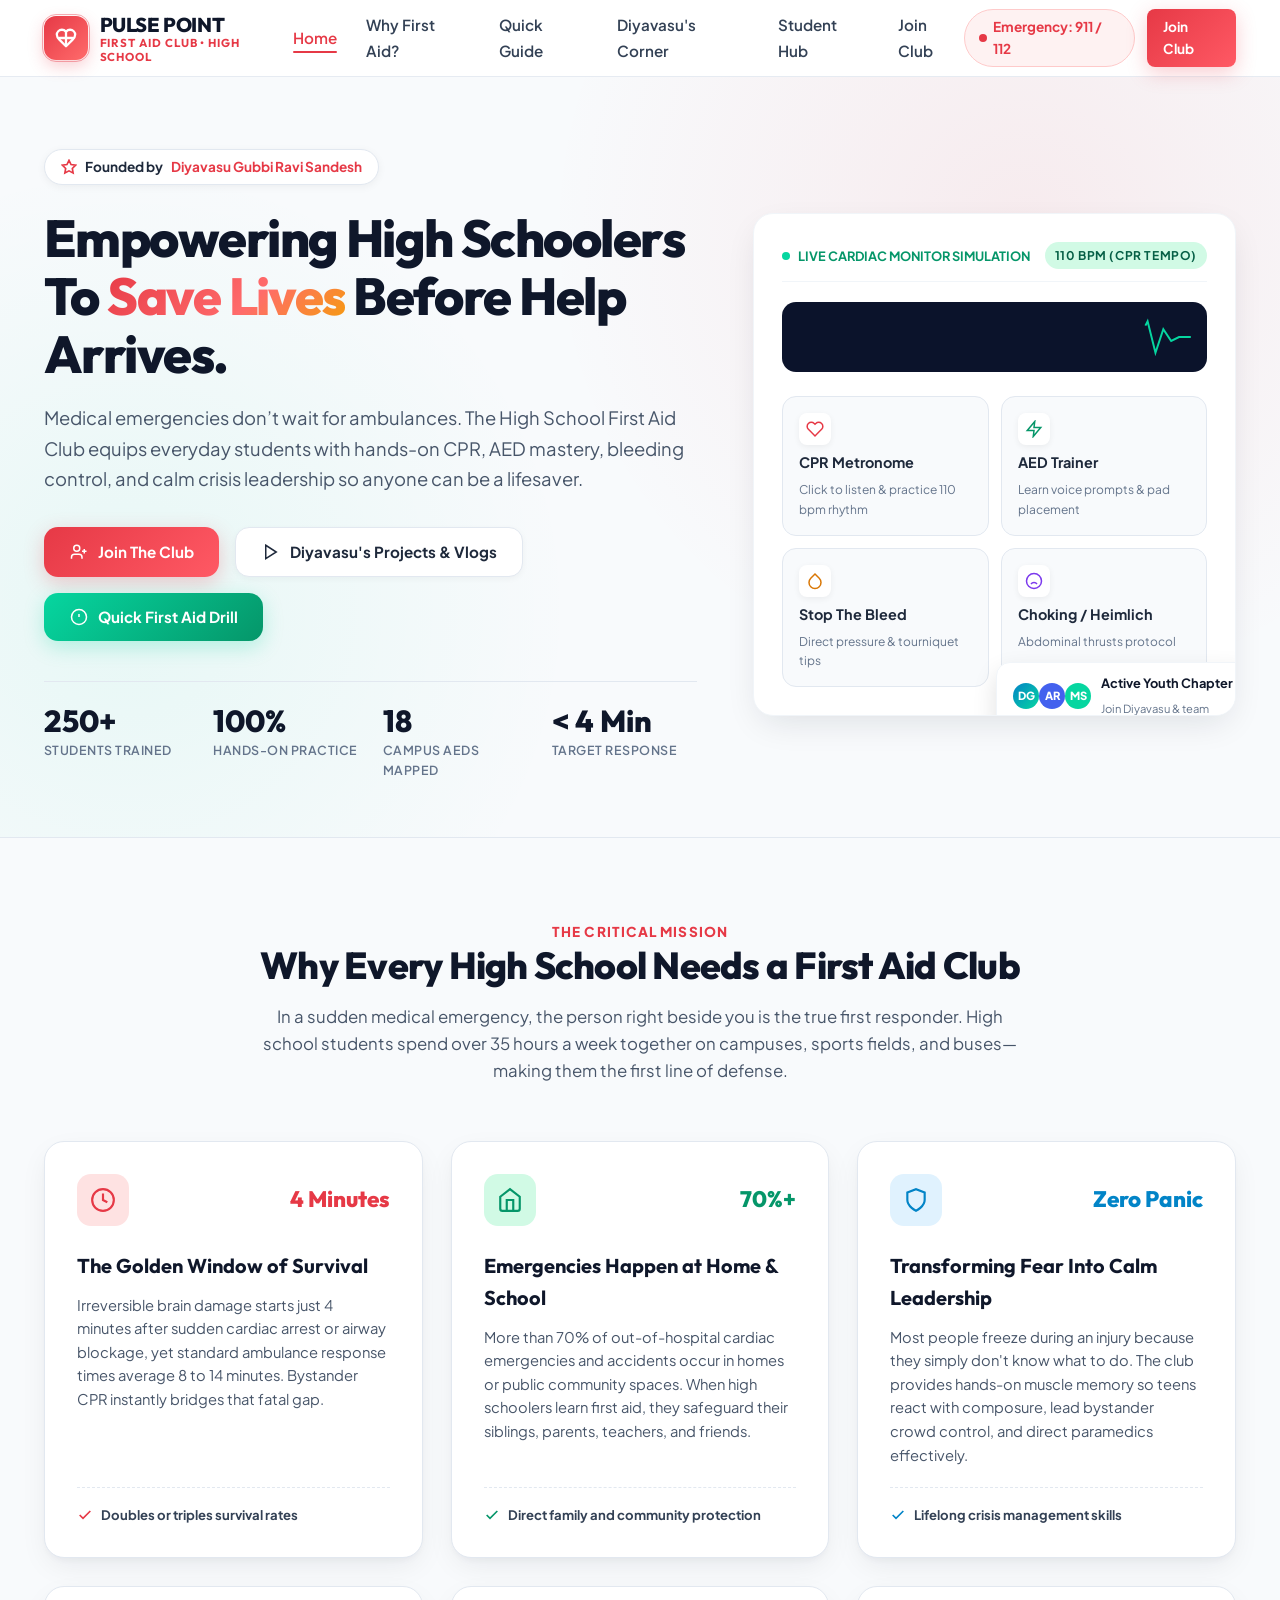
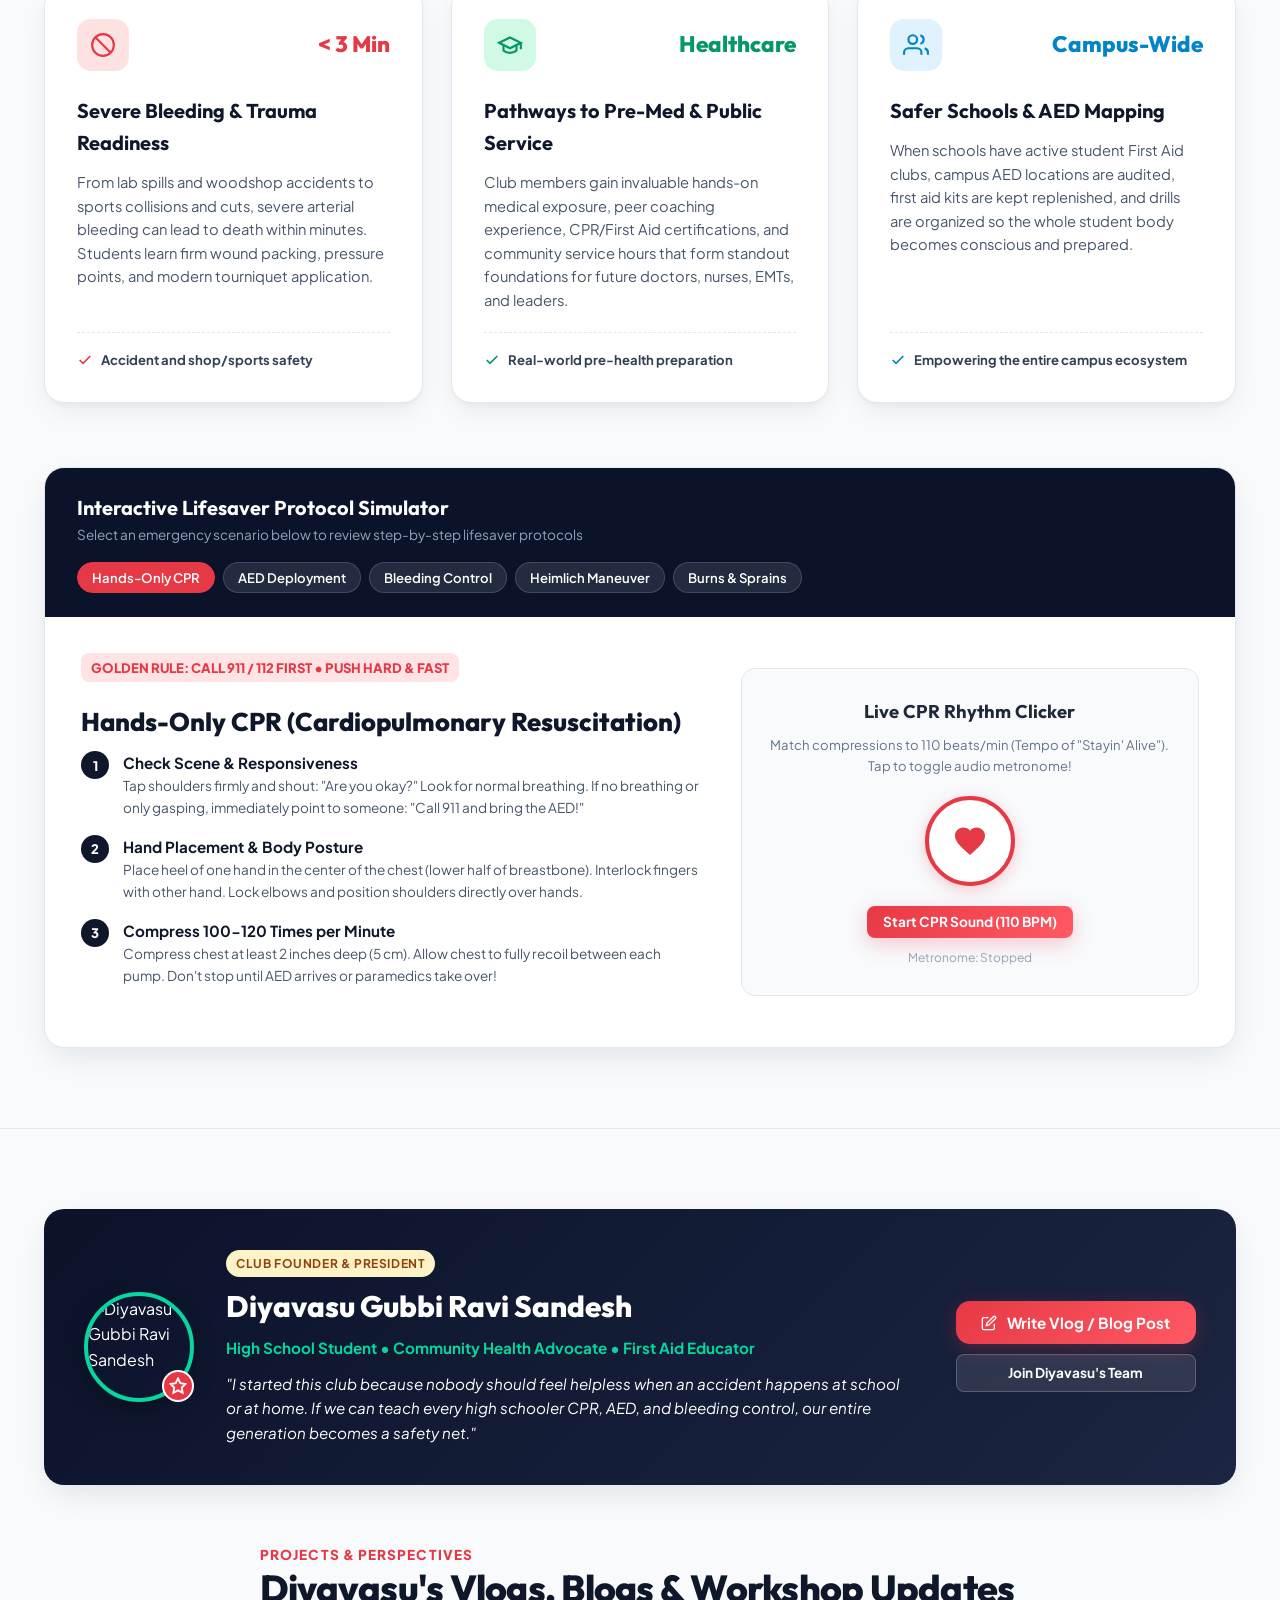
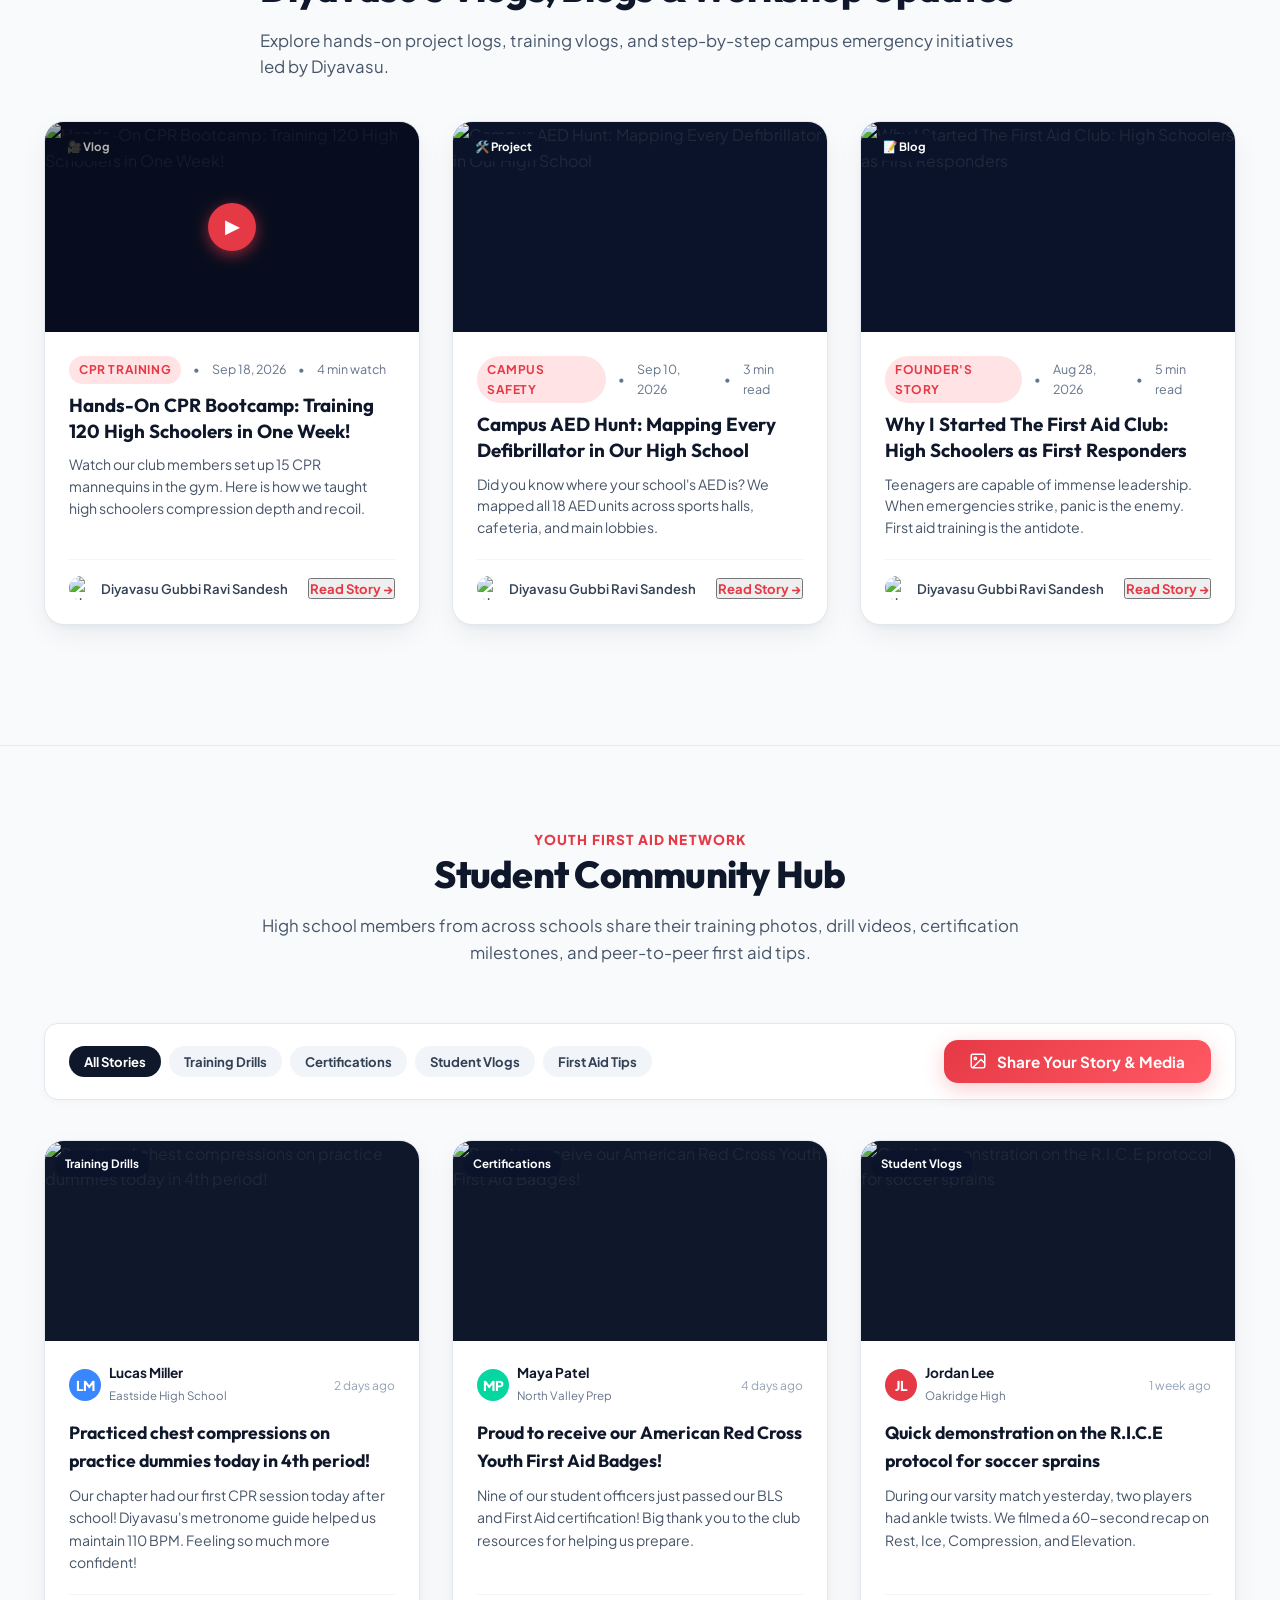
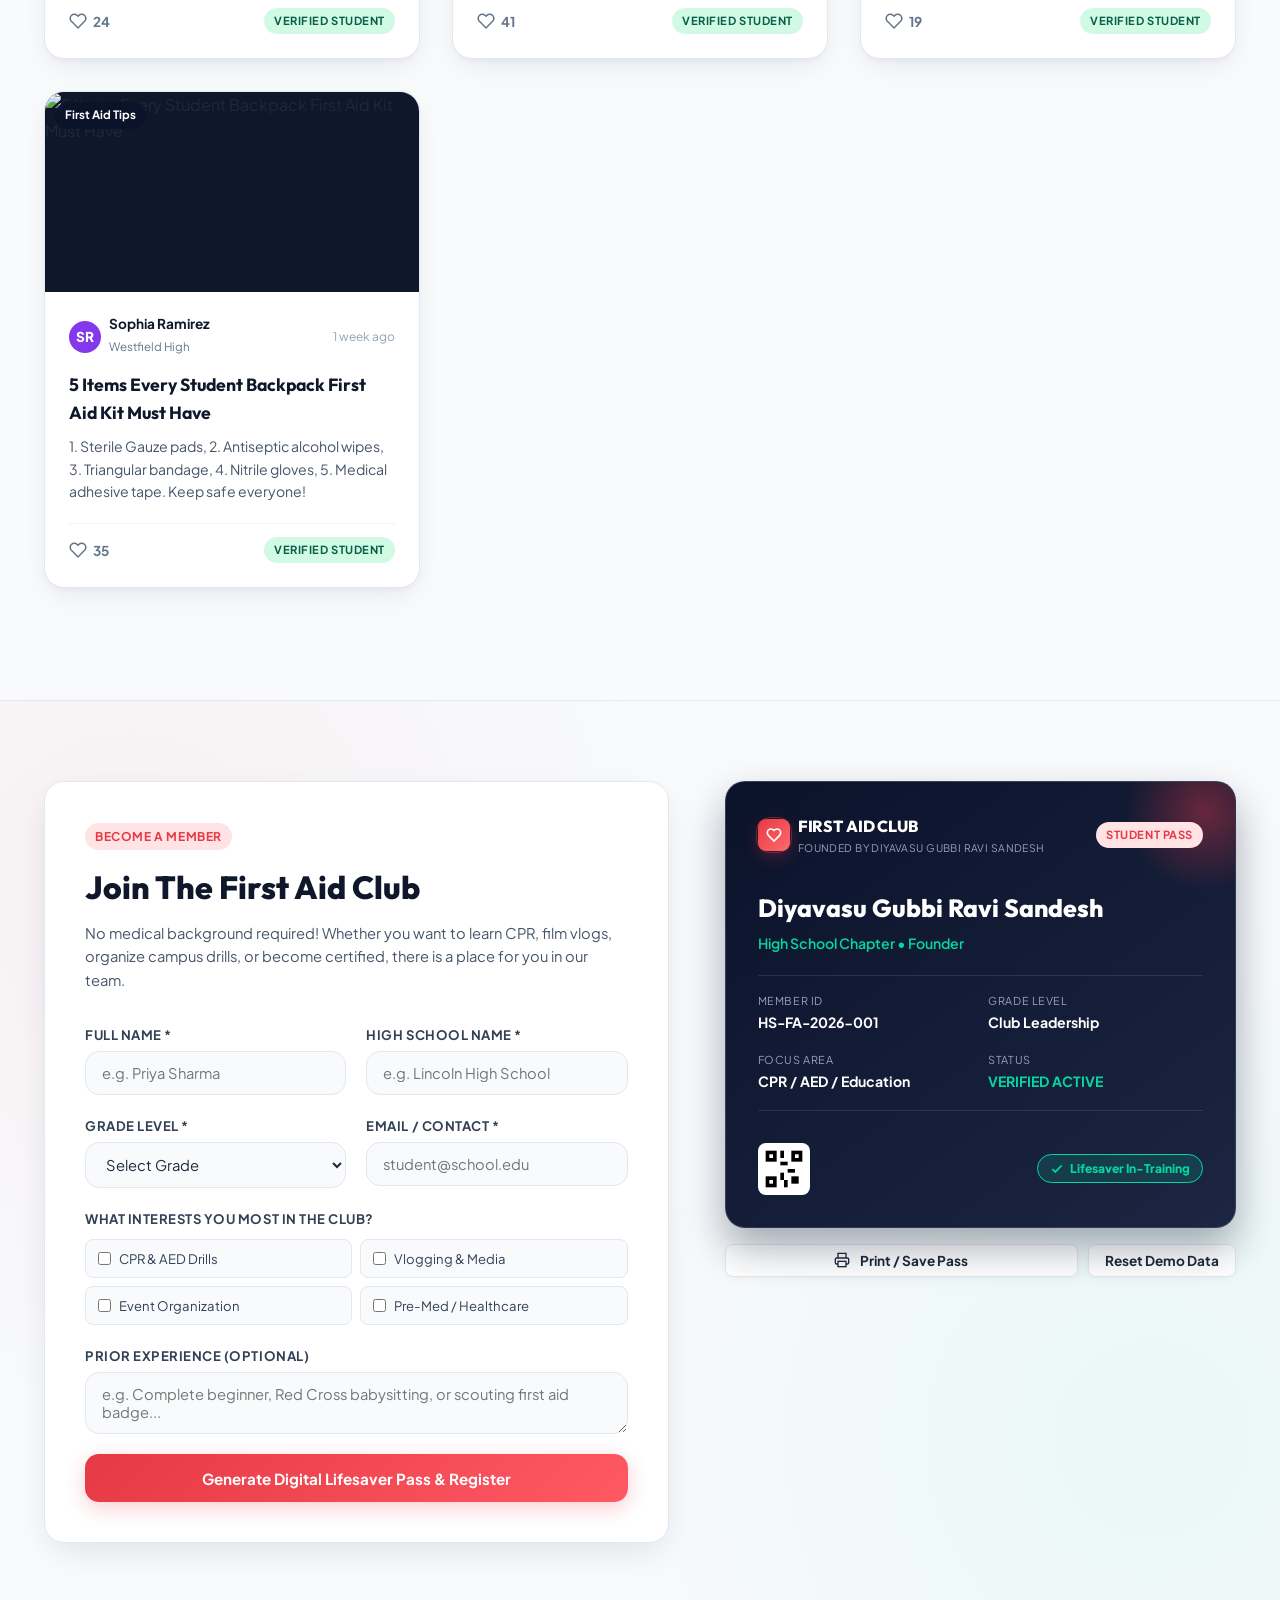
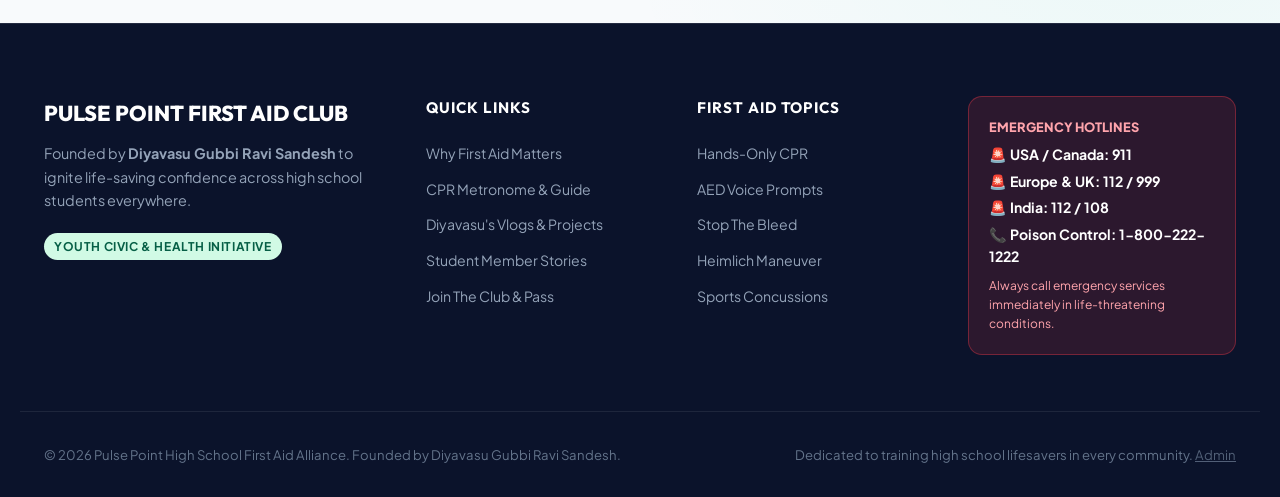
==== commit 9f100b58: "Add admin page for updating Diyavasu profile details" ====
--- a/index.html
+++ b/index.html
@@ -5,6 +5,7 @@
   <meta name="viewport" content="width=device-width, initial-scale=1.0">
   <title>Youth First Aid Club | Founded by Diyavasu Gubbi Ravi Sandesh</title>
   <meta name="description" content="Join Diyavasu Gubbi Ravi Sandesh's High School First Aid Club. Learn lifesaving CPR, AED operation, bleeding control, read youth vlogs/blogs, and share student project media.">
+  <link rel="icon" href="data:image/svg+xml,%3Csvg xmlns='http://www.w3.org/2000/svg' viewBox='0 0 100 100'%3E%3Ccircle cx='50' cy='50' r='46' fill='%23E63946'/%3E%3Crect x='42' y='25' width='16' height='50' rx='4' fill='white'/%3E%3Crect x='25' y='42' width='50' height='16' rx='4' fill='white'/%3E%3C/svg%3E">
 
   <!-- Google Fonts: Outfit & Plus Jakarta Sans -->
   <link rel="preconnect" href="https://fonts.googleapis.com">
@@ -580,7 +581,7 @@
     <div class="container">
       <div class="founder-header-banner">
         <div class="founder-avatar-box">
-          <img src="https://images.unsplash.com/photo-1573496359142-b8d87734a5a2?auto=format&fit=crop&w=400&q=80" alt="Diyavasu Gubbi Ravi Sandesh" class="founder-photo">
+          <img id="founderPhoto" src="https://images.unsplash.com/photo-1573496359142-b8d87734a5a2?auto=format&fit=crop&w=400&q=80" alt="Diyavasu Gubbi Ravi Sandesh" class="founder-photo">
           <div class="founder-badge-icon" title="Certified Youth Lifesaver">
             <svg width="18" height="18" viewBox="0 0 24 24" fill="none" stroke="currentColor" stroke-width="2.5">
               <path d="M12 2l3.09 6.26L22 9.27l-5 4.87 1.18 6.88L12 17.77l-6.18 3.25L7 14.14 2 9.27l6.91-1.01L12 2z"/>
@@ -588,10 +589,10 @@
           </div>
         </div>
         <div class="founder-intro-text">
-          <span class="badge badge-gold" style="margin-bottom:6px;">Club Founder & President</span>
-          <h2>Diyavasu Gubbi Ravi Sandesh</h2>
-          <p class="founder-tagline">High School Student &bull; Community Health Advocate &bull; First Aid Educator</p>
-          <p class="founder-quote">
+          <span class="badge badge-gold" style="margin-bottom:6px;" id="founderRole">Club Founder & President</span>
+          <h2 id="founderName">Diyavasu Gubbi Ravi Sandesh</h2>
+          <p class="founder-tagline" id="founderTagline">High School Student &bull; Community Health Advocate &bull; First Aid Educator</p>
+          <p class="founder-quote" id="founderQuote">
             "I started this club because nobody should feel helpless when an accident happens at school or at home. If we can teach every high schooler CPR, AED, and bleeding control, our entire generation becomes a safety net."
           </p>
         </div>
@@ -1043,11 +1044,11 @@
     </div>
 
     <div class="container footer-bottom">
-      <p>&copy; 2026 Pulse Point High School First Aid Alliance. Founded by Diyavasu Gubbi Ravi Sandesh.</p>
-      <p>Dedicated to training high school lifesavers in every community.</p>
+      <p>&copy; 2026 Pulse Point High School First Aid Alliance. Founded by <span id="footerFounderName">Diyavasu Gubbi Ravi Sandesh</span>.</p>
+      <p>Dedicated to training high school lifesavers in every community. <a href="admin.html" style="text-decoration:underline; opacity:0.8;">Admin</a></p>
     </div>
   </footer>
 
-  <script src="app.js"></script>
+  <script src="client.js"></script>
 </body>
 </html>
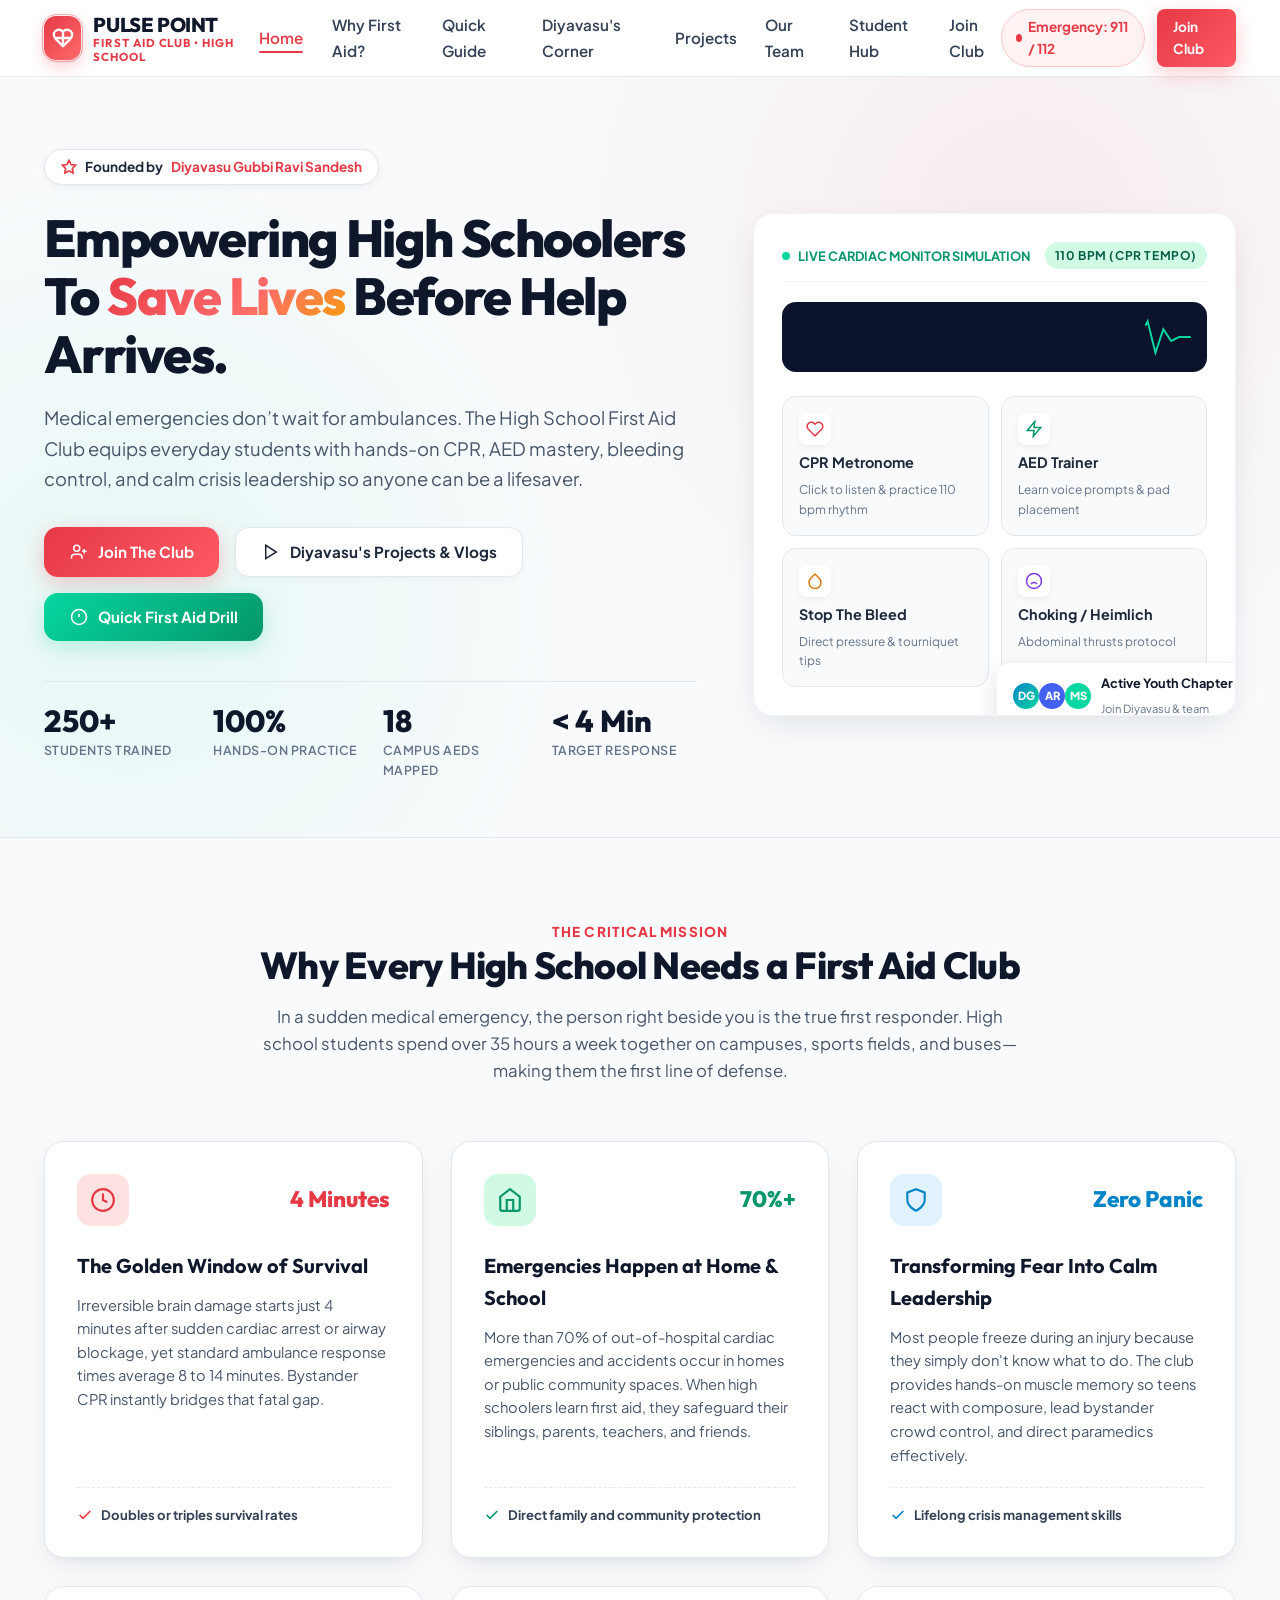
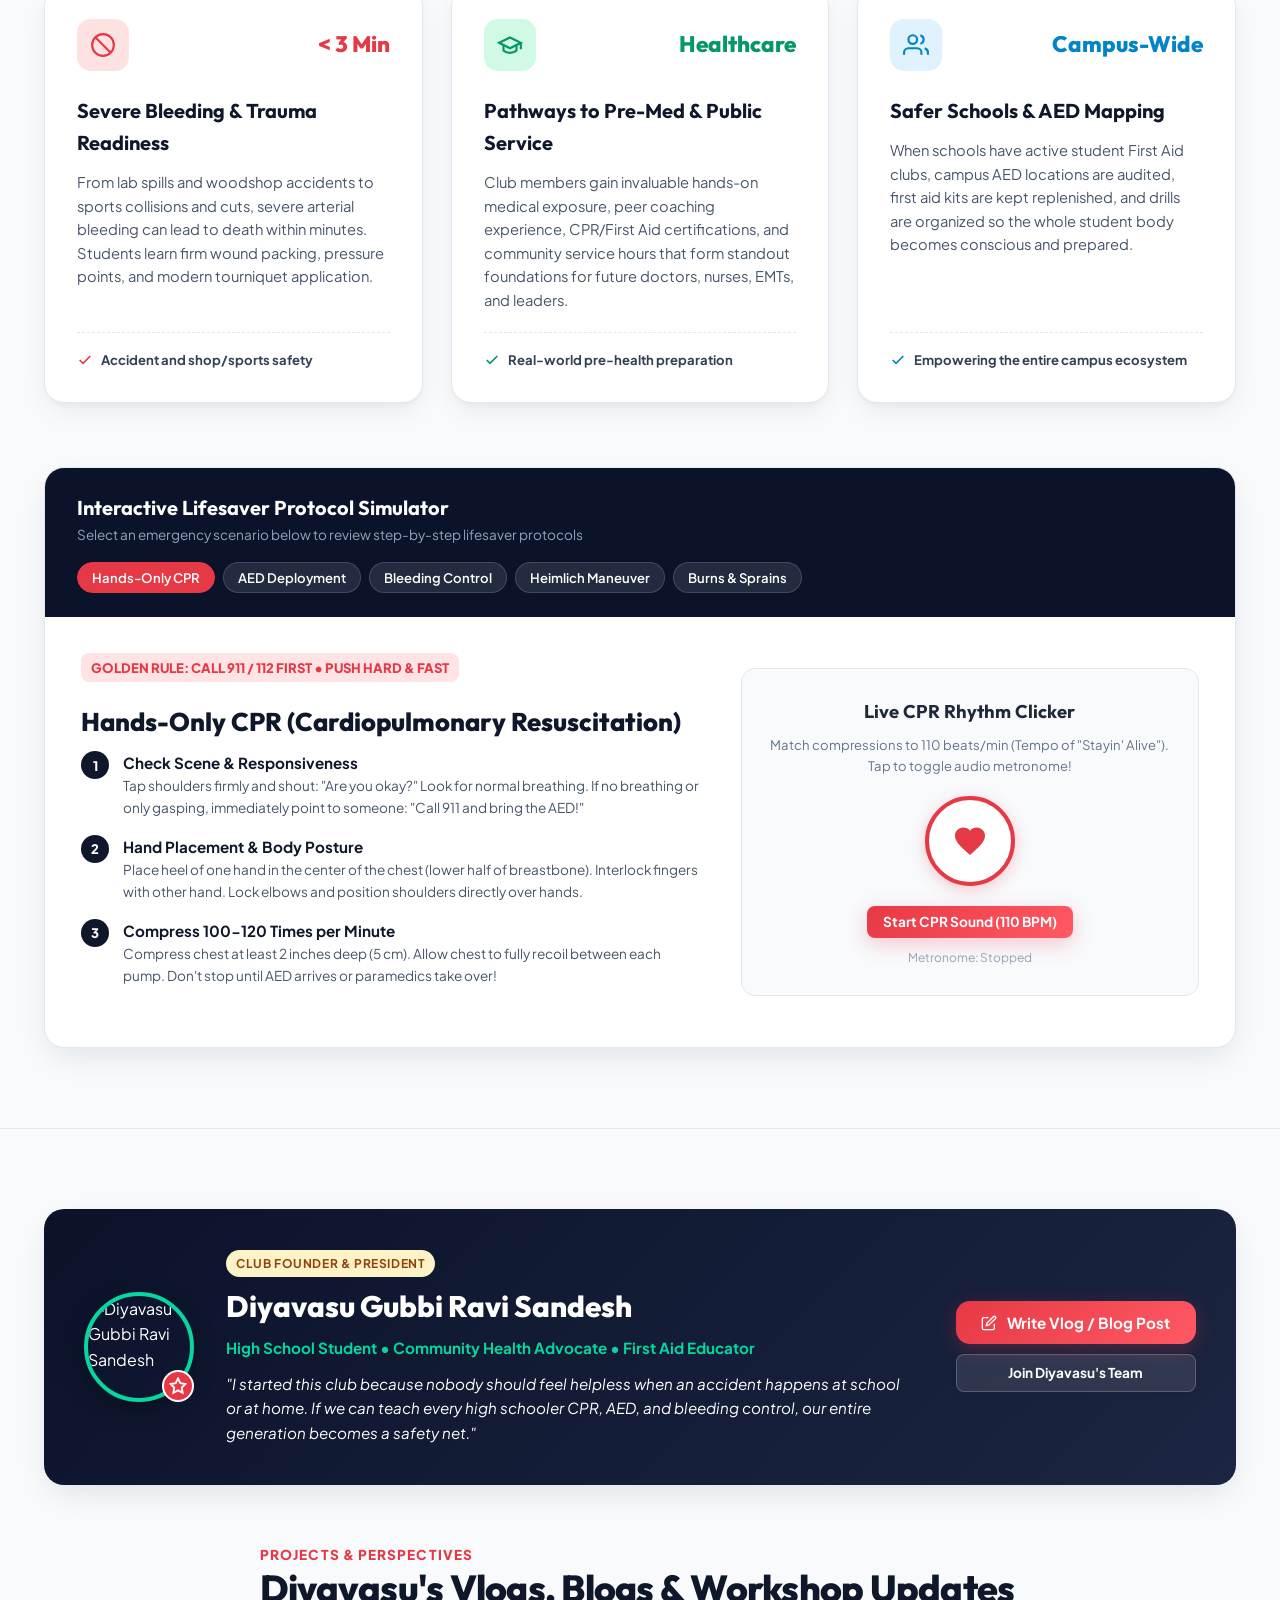
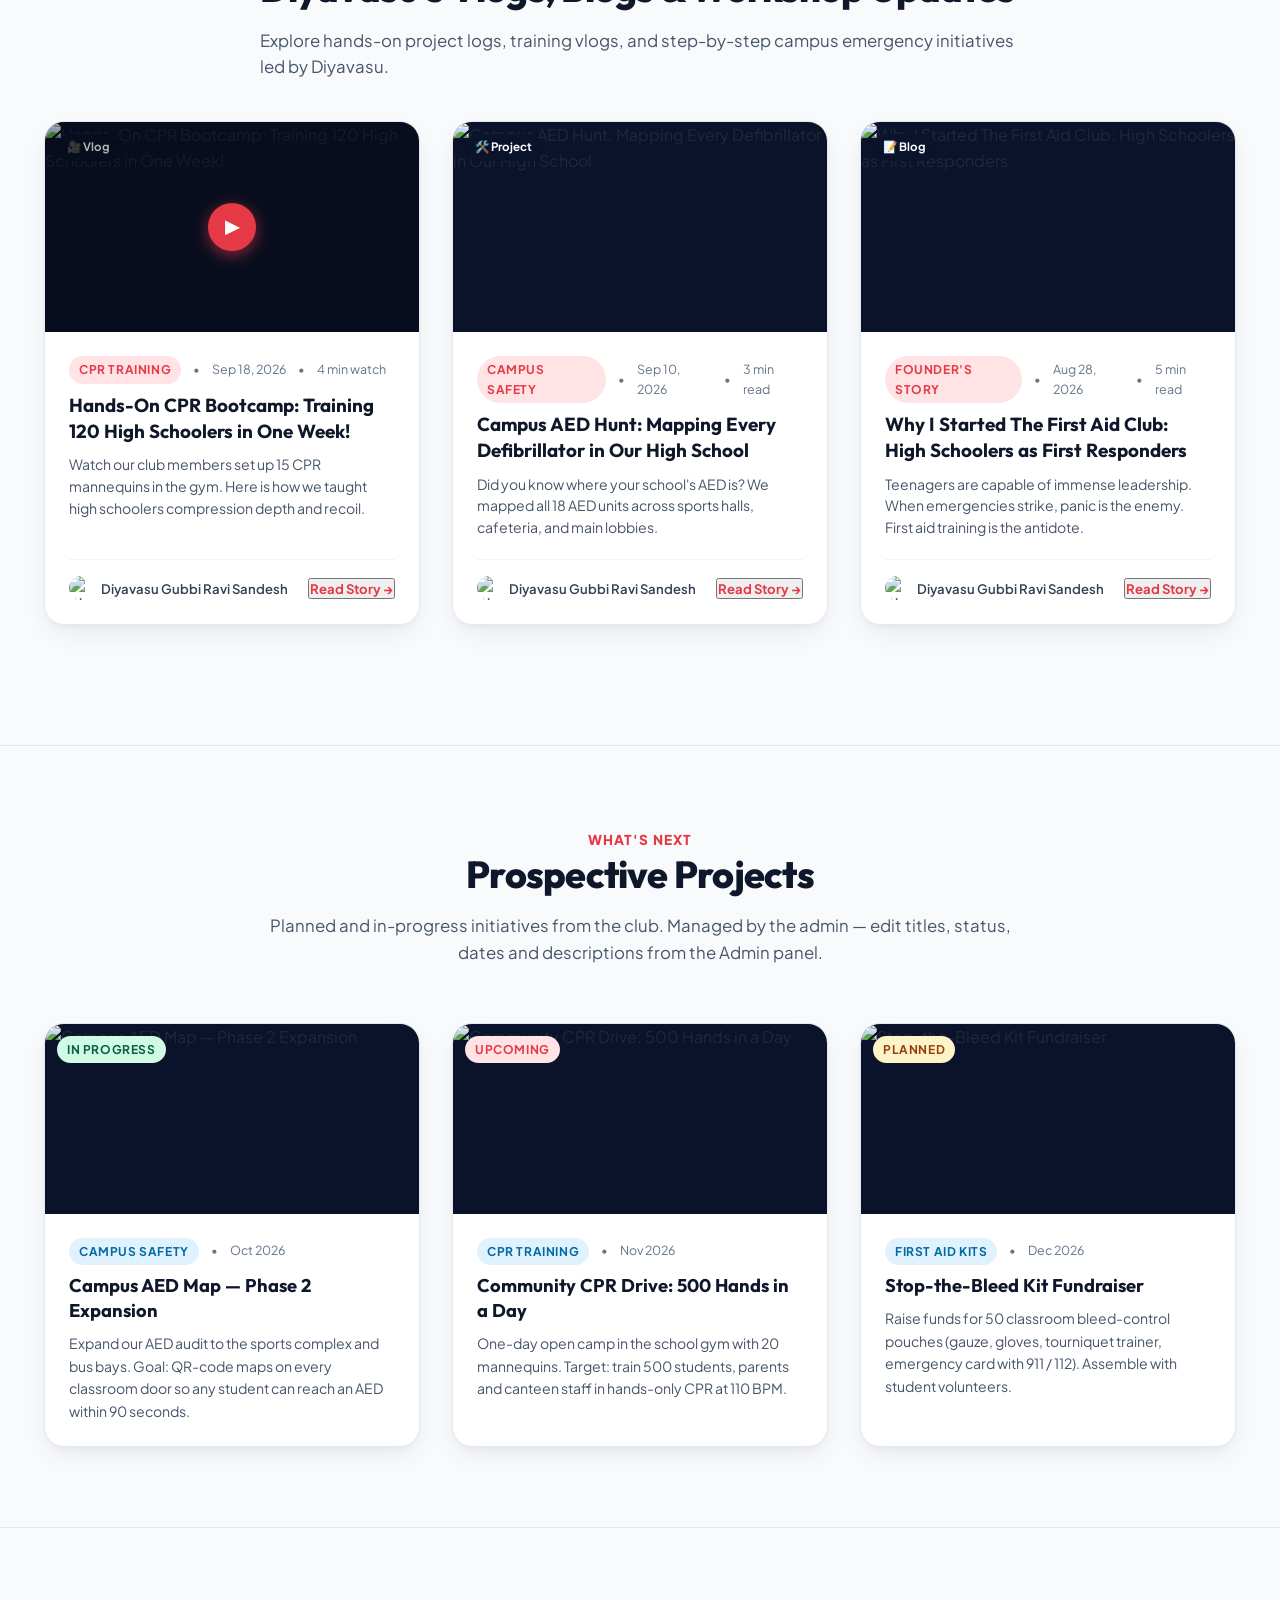
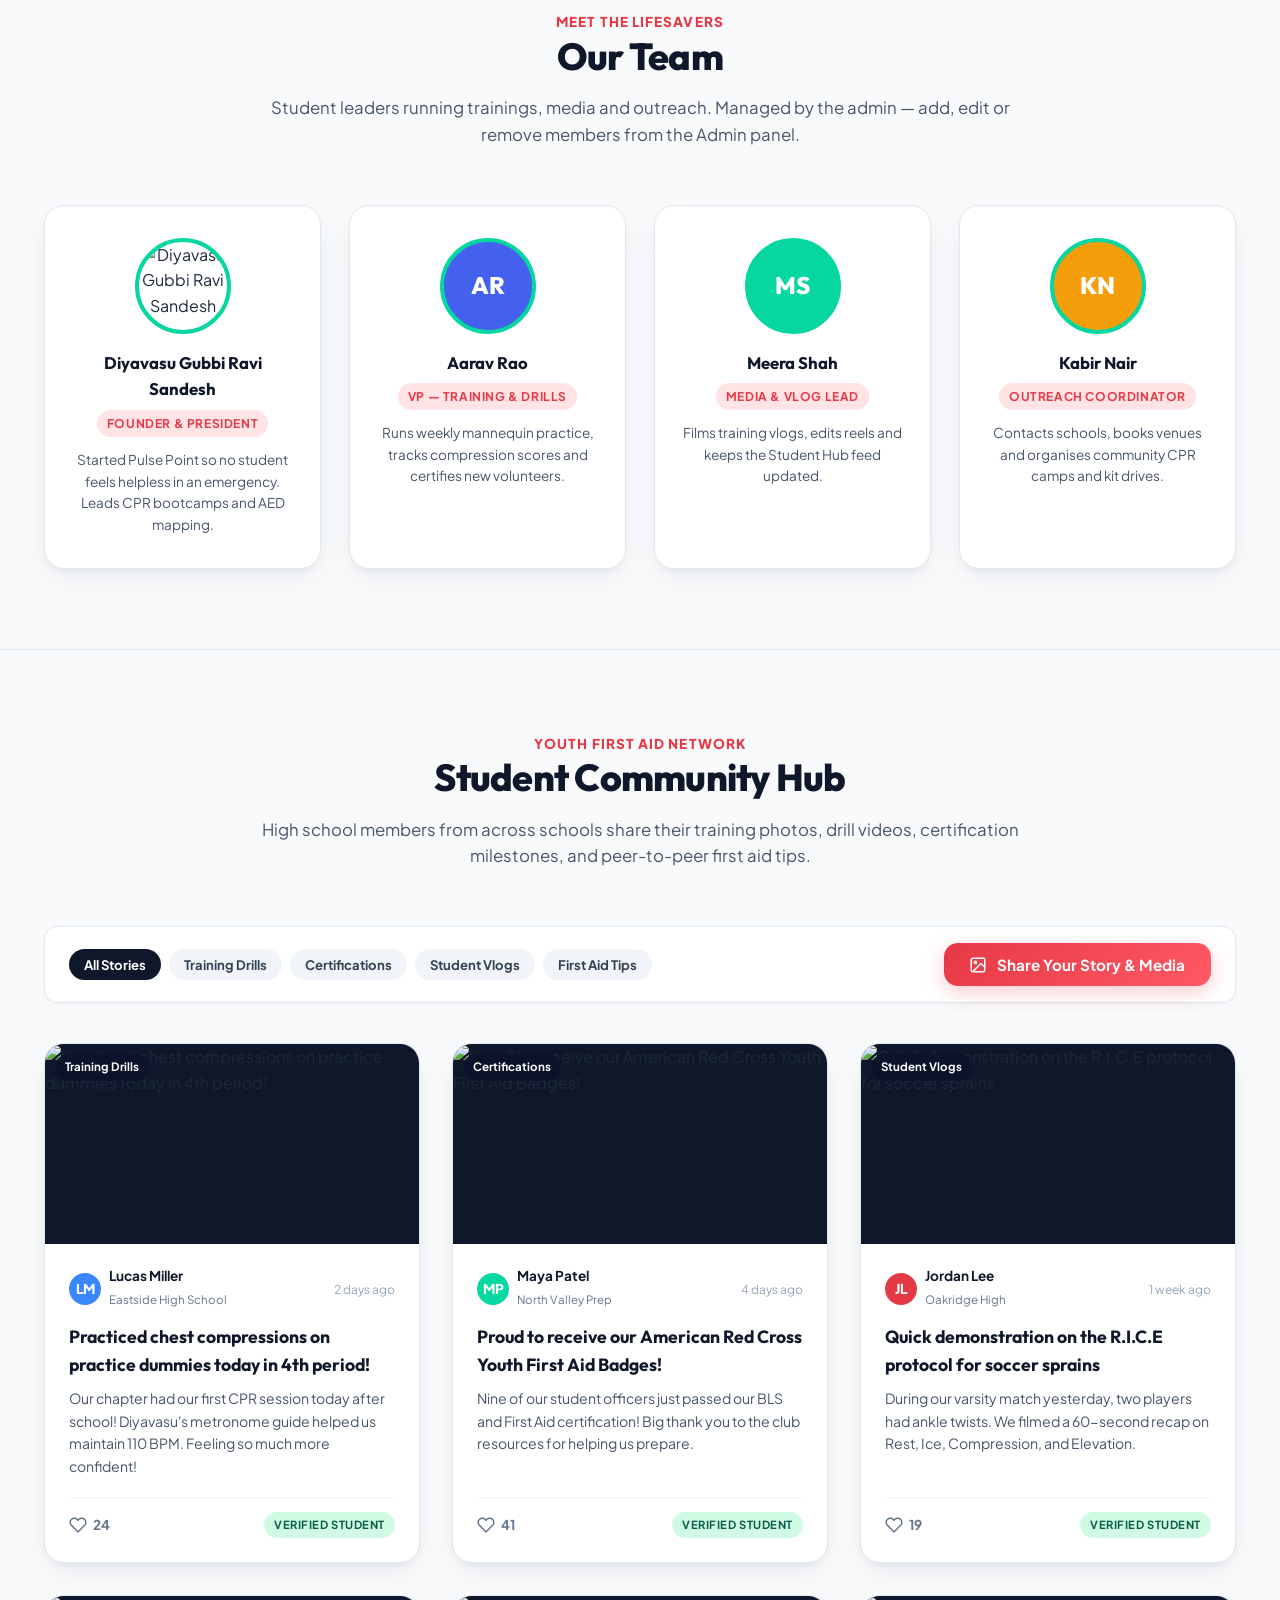
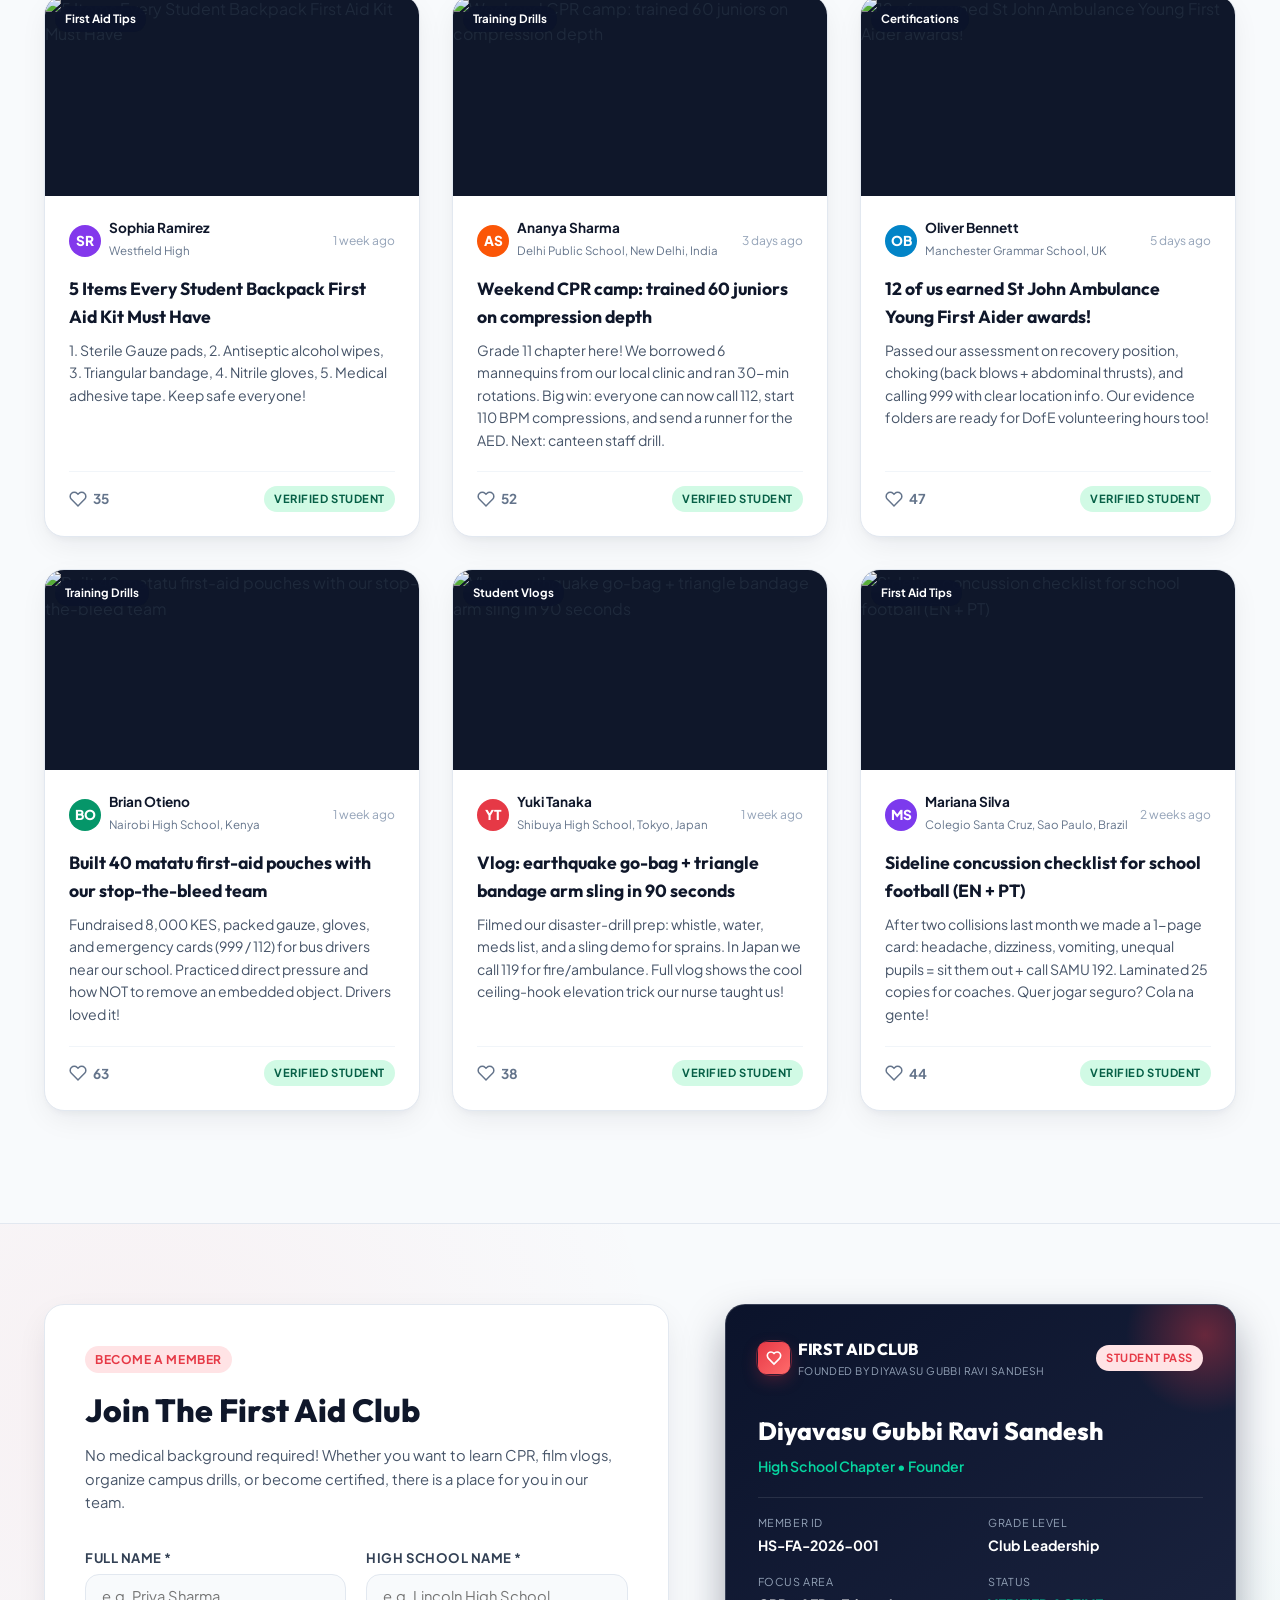
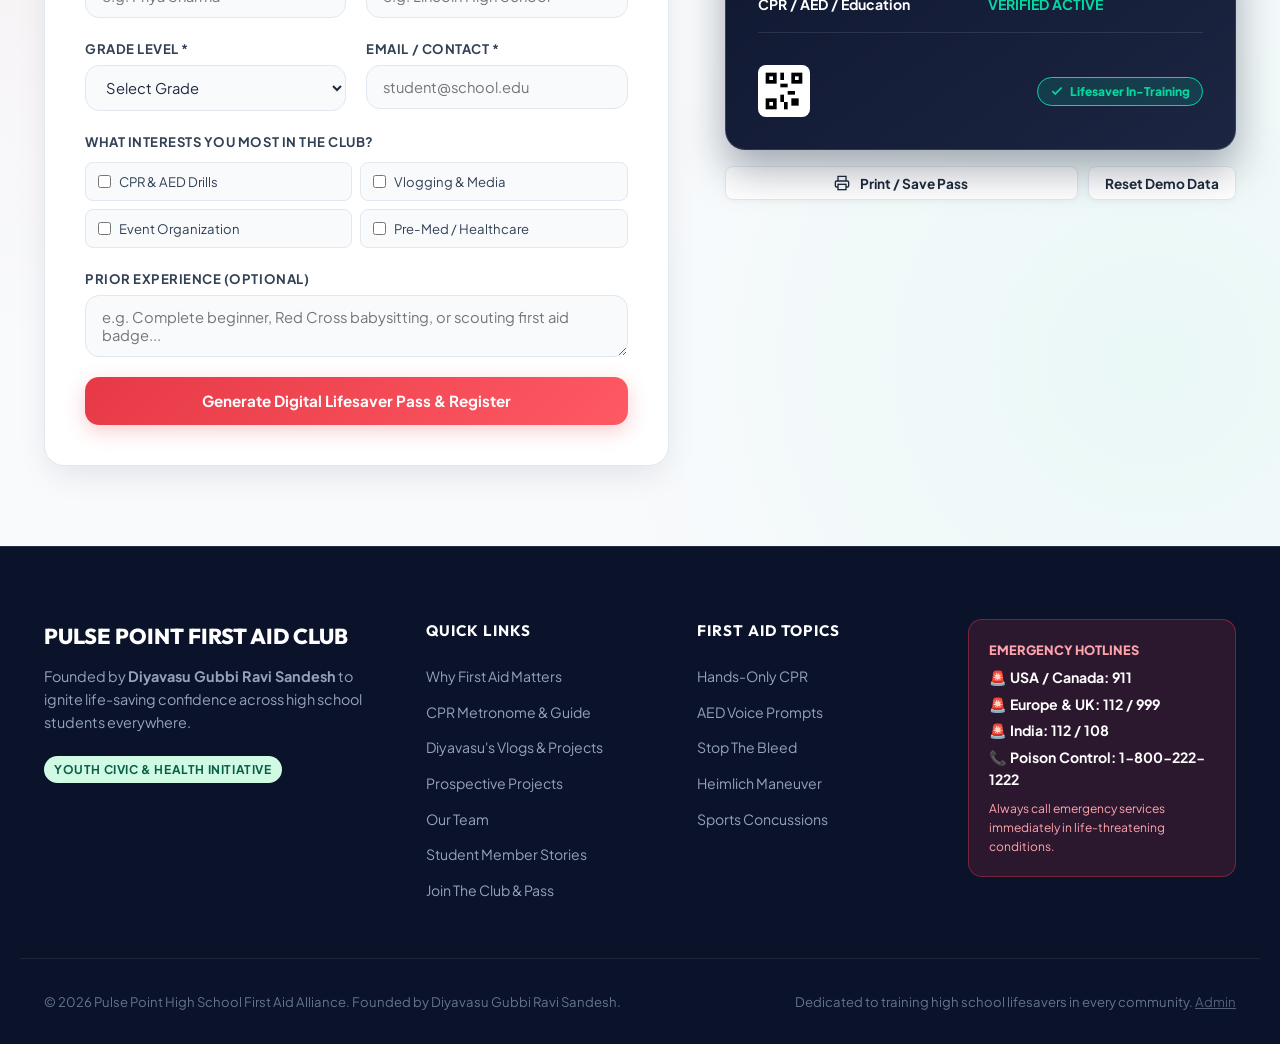
==== commit e46f1013: "Add admin-editable Prospective Projects and Our Team sections" ====
--- a/index.html
+++ b/index.html
@@ -40,6 +40,8 @@
         <li><a href="#why-first-aid" class="nav-link">Why First Aid?</a></li>
         <li><a href="#interactive-guide" class="nav-link">Quick Guide</a></li>
         <li><a href="#founder-corner" class="nav-link">Diyavasu's Corner</a></li>
+        <li><a href="#upcoming-projects" class="nav-link">Projects</a></li>
+        <li><a href="#our-team" class="nav-link">Our Team</a></li>
         <li><a href="#community-hub" class="nav-link">Student Hub</a></li>
         <li><a href="#join-club" class="nav-link">Join Club</a></li>
       </ul>
@@ -624,6 +626,44 @@
   </section>
 
   <!-- =========================================================================
+       Section: Prospective / Upcoming Projects (Admin-editable)
+       ========================================================================= -->
+  <section class="section section-muted" id="upcoming-projects">
+    <div class="container">
+      <div class="section-header">
+        <span class="section-subtitle">WHAT'S NEXT</span>
+        <h2 class="section-title">Prospective Projects</h2>
+        <p class="section-lead">
+          Planned and in-progress initiatives from the club. Managed by the admin — edit titles, status, dates and descriptions from the Admin panel.
+        </p>
+      </div>
+
+      <div class="projects-grid" id="projectsGrid">
+        <!-- Rendered via client.js renderProjects() -->
+      </div>
+    </div>
+  </section>
+
+  <!-- =========================================================================
+       Section: Our Team (Admin-editable)
+       ========================================================================= -->
+  <section class="section" id="our-team">
+    <div class="container">
+      <div class="section-header">
+        <span class="section-subtitle">MEET THE LIFESAVERS</span>
+        <h2 class="section-title">Our Team</h2>
+        <p class="section-lead">
+          Student leaders running trainings, media and outreach. Managed by the admin — add, edit or remove members from the Admin panel.
+        </p>
+      </div>
+
+      <div class="team-grid" id="teamGrid">
+        <!-- Rendered via client.js renderTeam() -->
+      </div>
+    </div>
+  </section>
+
+  <!-- =========================================================================
        Section: High School Community Hub (Student Uploads, Blogs & Media)
        ========================================================================= -->
   <section class="section section-muted" id="community-hub">
@@ -1011,6 +1051,8 @@
           <li><a href="#why-first-aid">Why First Aid Matters</a></li>
           <li><a href="#interactive-guide">CPR Metronome & Guide</a></li>
           <li><a href="#founder-corner">Diyavasu's Vlogs & Projects</a></li>
+          <li><a href="#upcoming-projects">Prospective Projects</a></li>
+          <li><a href="#our-team">Our Team</a></li>
           <li><a href="#community-hub">Student Member Stories</a></li>
           <li><a href="#join-club">Join The Club & Pass</a></li>
         </ul>
--- a/styles.css
+++ b/styles.css
@@ -1812,6 +1812,217 @@
 }
 
 /* ==========================================================================
+   Prospective Projects & Our Team (Admin-editable sections)
+   ========================================================================== */
+.projects-grid {
+  display: grid;
+  grid-template-columns: repeat(3, 1fr);
+  gap: 2rem;
+}
+
+.project-card {
+  background: white;
+  border-radius: var(--radius-lg);
+  overflow: hidden;
+  border: 1px solid var(--slate-200);
+  box-shadow: var(--glass-shadow);
+  display: flex;
+  flex-direction: column;
+  transition: all var(--transition-normal);
+}
+
+.project-card:hover {
+  transform: translateY(-5px);
+  box-shadow: var(--card-shadow);
+}
+
+.project-media {
+  position: relative;
+  height: 190px;
+  background: var(--dark-navy);
+  overflow: hidden;
+}
+
+.project-media img {
+  width: 100%;
+  height: 100%;
+  object-fit: cover;
+}
+
+.project-media-fallback {
+  width: 100%;
+  height: 100%;
+  display: flex;
+  align-items: center;
+  justify-content: center;
+  font-size: 3rem;
+}
+
+.project-status {
+  position: absolute;
+  top: 12px;
+  left: 12px;
+}
+
+.project-body {
+  padding: 1.5rem;
+  display: flex;
+  flex-direction: column;
+  flex-grow: 1;
+}
+
+.project-title {
+  font-family: var(--font-heading);
+  font-size: 1.15rem;
+  font-weight: 700;
+  color: var(--slate-900);
+  margin-bottom: 0.5rem;
+  line-height: 1.35;
+}
+
+.project-desc {
+  font-size: 0.88rem;
+  color: var(--slate-600);
+  line-height: 1.6;
+}
+
+.team-grid {
+  display: grid;
+  grid-template-columns: repeat(4, 1fr);
+  gap: 1.75rem;
+}
+
+.team-card {
+  background: white;
+  border-radius: var(--radius-lg);
+  border: 1px solid var(--slate-200);
+  box-shadow: var(--glass-shadow);
+  padding: 2rem 1.5rem;
+  text-align: center;
+  transition: all var(--transition-normal);
+  display: flex;
+  flex-direction: column;
+  align-items: center;
+}
+
+.team-card:hover {
+  transform: translateY(-5px);
+  box-shadow: var(--card-shadow);
+}
+
+.team-photo {
+  width: 96px;
+  height: 96px;
+  border-radius: 50%;
+  object-fit: cover;
+  border: 4px solid var(--secondary);
+  margin-bottom: 1rem;
+}
+
+.team-photo-fallback {
+  display: flex;
+  align-items: center;
+  justify-content: center;
+  color: white;
+  font-weight: 800;
+  font-size: 1.5rem;
+  font-family: var(--font-heading);
+}
+
+.team-name {
+  font-family: var(--font-heading);
+  font-size: 1.05rem;
+  font-weight: 700;
+  color: var(--slate-900);
+  margin-bottom: 0.4rem;
+}
+
+.team-role {
+  margin-bottom: 0.75rem;
+}
+
+.team-bio {
+  font-size: 0.85rem;
+  color: var(--slate-600);
+  line-height: 1.6;
+}
+
+/* Admin list rows (admin.html managers) */
+.admin-list {
+  display: flex;
+  flex-direction: column;
+  gap: 10px;
+}
+
+.admin-list-item {
+  display: flex;
+  align-items: flex-start;
+  justify-content: space-between;
+  gap: 1rem;
+  padding: 0.9rem 1rem;
+  border: 1px solid var(--slate-200);
+  border-radius: var(--radius-md);
+  background: var(--slate-50);
+}
+
+.admin-list-info {
+  display: flex;
+  flex-direction: column;
+  gap: 2px;
+}
+
+.admin-list-info strong {
+  font-size: 0.92rem;
+  color: var(--slate-900);
+}
+
+.admin-list-meta {
+  font-size: 0.75rem;
+  font-weight: 700;
+  color: var(--slate-500);
+}
+
+.admin-list-desc {
+  font-size: 0.8rem;
+  color: var(--slate-600);
+}
+
+.admin-list-actions {
+  display: flex;
+  gap: 8px;
+  flex-shrink: 0;
+}
+
+.admin-danger {
+  color: var(--primary);
+  border-color: #FECACA;
+}
+
+.admin-danger:hover {
+  background: #FEF2F2;
+  border-color: var(--primary);
+}
+
+@media (max-width: 1024px) {
+  .projects-grid {
+    grid-template-columns: repeat(2, 1fr);
+  }
+  .team-grid {
+    grid-template-columns: repeat(2, 1fr);
+  }
+}
+
+@media (max-width: 768px) {
+  .projects-grid,
+  .team-grid {
+    grid-template-columns: 1fr;
+  }
+  .admin-list-item {
+    flex-direction: column;
+  }
+}
+
+/* ==========================================================================
    Responsive Media Queries
    ========================================================================== */
 @media (max-width: 1024px) {
